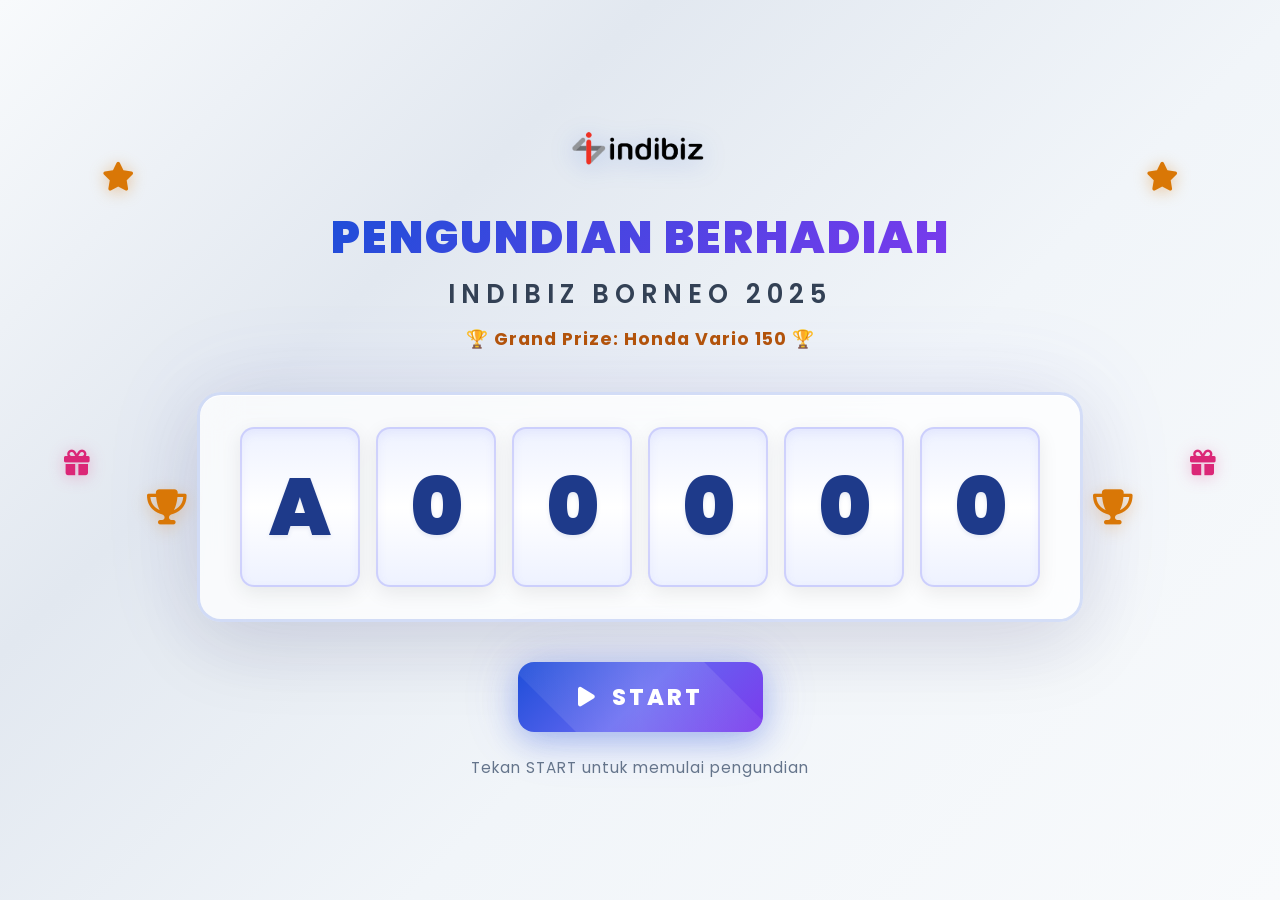
==== pengundian/index.html @ a7216d0a "style: Enhance lottery page visuals - Make slot machine box and reels significantly larger - Increas" ====
<!DOCTYPE html>
<html lang="id">

<head>
    <meta charset="UTF-8">
    <meta name="viewport" content="width=device-width, initial-scale=1.0">
    <title>Pengundian Berhadiah – IndiBiz Borneo 2025</title>
    <link rel="stylesheet" href="style.css">
    <link href="https://fonts.googleapis.com/css2?family=Poppins:wght@300;400;500;600;700;800;900&display=swap"
        rel="stylesheet">
    <link rel="stylesheet" href="https://cdnjs.cloudflare.com/ajax/libs/font-awesome/6.5.0/css/all.min.css">
</head>

<body>
    <!-- Floating Particles -->
    <div class="particles-container" id="particles"></div>

    <!-- ========== MAIN LOTTERY SECTION ========== -->
    <section class="lottery-section" id="lotterySection">
        <!-- 3D Honda Vario Background -->
        <div class="vario-bg" id="varioBg">
            <iframe title="2016 - Honda Vario/Click 150" frameborder="0" allowfullscreen mozallowfullscreen="true"
                webkitallowfullscreen="true" allow="autoplay; fullscreen; xr-spatial-tracking"
                src="https://sketchfab.com/models/ad44edbac7a0455eb3e7cc4e28ea36a5/embed?autostart=1&autospin=0.3&ui_stop=0&ui_inspector=0&ui_infos=0&ui_watermark_link=0&ui_watermark=0&ui_ar=0&ui_help=0&ui_settings=0&ui_vr=0&ui_fullscreen=0&ui_annotations=0&camera=0&preload=1&transparent=1">
            </iframe>
        </div>

        <!-- Logo & Title -->
        <div class="lottery-header">
            <img src="../images/logo.png" alt="IndiBiz Logo" class="lottery-logo">
            <h1 class="lottery-title">
                <span class="title-line1">PENGUNDIAN BERHADIAH</span>
                <span class="title-line2">IndiBiz Borneo 2025</span>
            </h1>
            <p class="lottery-subtitle">🏆 Grand Prize: Honda Vario 150 🏆</p>
        </div>

        <!-- Decorative Ornaments -->
        <div class="ornament ornament-star ornament-tl"><i class="fas fa-star"></i></div>
        <div class="ornament ornament-star ornament-tr"><i class="fas fa-star"></i></div>
        <div class="ornament ornament-sparkle ornament-bl"><i class="fas fa-sparkles"></i></div>
        <div class="ornament ornament-sparkle ornament-br"><i class="fas fa-sparkles"></i></div>
        <div class="ornament ornament-gift ornament-ml"><i class="fas fa-gift"></i></div>
        <div class="ornament ornament-gift ornament-mr"><i class="fas fa-gift"></i></div>

        <!-- Slot Machine Box -->
        <div class="slot-container" id="slotContainer">
            <div class="slot-ribbon-left"><i class="fas fa-trophy"></i></div>
            <div class="slot-ribbon-right"><i class="fas fa-trophy"></i></div>
            <div class="slot-box">
                <div class="slot-reel" id="reel0"><span>A</span></div>
                <div class="slot-reel" id="reel1"><span>0</span></div>
                <div class="slot-reel" id="reel2"><span>0</span></div>
                <div class="slot-reel" id="reel3"><span>0</span></div>
                <div class="slot-reel" id="reel4"><span>0</span></div>
                <div class="slot-reel" id="reel5"><span>0</span></div>
            </div>
            <div class="slot-glow"></div>
        </div>

        <!-- START Button -->
        <button class="btn-start" id="btnStart" onclick="startLottery()">
            <i class="fas fa-play"></i>
            <span>START</span>
        </button>

        <!-- Status Text -->
        <p class="status-text" id="statusText">Tekan START untuk memulai pengundian</p>
    </section>

    <!-- ========== WINNER SECTION ========== -->
    <section class="winner-section" id="winnerSection" style="display:none;">
        <!-- Confetti Canvas -->
        <canvas id="confettiCanvas"></canvas>

        <div class="winner-content">
            <h2 class="winner-title">
                <i class="fas fa-trophy"></i> PEMENANG UNDIAN <i class="fas fa-trophy"></i>
            </h2>

            <!-- Winner Slot Display -->
            <div class="winner-slot-box" id="winnerSlotBox">
                <!-- Populated by JS -->
            </div>

            <!-- Winner Info -->
            <div class="winner-info" id="winnerInfo">
                <div class="winner-detail">
                    <span class="winner-label">Nomor IndiBiz:</span>
                    <span class="winner-value" id="winnerNo">-</span>
                </div>
                <div class="winner-detail">
                    <span class="winner-label">Nama Lengkap:</span>
                    <span class="winner-value" id="winnerName">-</span>
                </div>
                <div class="winner-detail">
                    <span class="winner-label">Kota:</span>
                    <span class="winner-value" id="winnerCity">-</span>
                </div>
                <div class="winner-detail">
                    <span class="winner-label">Total Kupon:</span>
                    <span class="winner-value" id="winnerKupon">-</span>
                </div>
            </div>

            <!-- Action Buttons -->
            <div class="winner-actions">
                <button class="btn-valid" onclick="validateWinner()">
                    <i class="fas fa-check-circle"></i> VALID
                </button>
                <button class="btn-selesai" onclick="finishLottery()">
                    <i class="fas fa-flag-checkered"></i> SELESAI
                </button>
            </div>
        </div>
    </section>

    <script src="script.js"></script>
</body>

</html>
---- pengundian/style.css ----
/* ==================================================
   PENGUNDIAN PAGE – style.css
   Premium lottery visualization – Light Theme
================================================== */

/* ============= RESET & BASE ============= */
* {
    margin: 0;
    padding: 0;
    box-sizing: border-box;
}

html {
    scroll-behavior: smooth;
}

body {
    font-family: 'Poppins', sans-serif;
    background: linear-gradient(135deg, #f8fafc 0%, #e2e8f0 30%, #f1f5f9 60%, #f8fafc 100%);
    color: #1e293b;
    overflow-x: hidden;
    min-height: 100vh;
}

/* ============= FLOATING PARTICLES ============= */
.particles-container {
    position: fixed;
    top: 0;
    left: 0;
    width: 100%;
    height: 100%;
    pointer-events: none;
    z-index: 0;
    overflow: hidden;
}

.particle {
    position: absolute;
    border-radius: 50%;
    animation: floatParticle linear infinite;
    opacity: 0;
}

@keyframes floatParticle {
    0% {
        transform: translateY(100vh) rotate(0deg);
        opacity: 0;
    }

    10% {
        opacity: 0.5;
    }

    90% {
        opacity: 0.5;
    }

    100% {
        transform: translateY(-100px) rotate(720deg);
        opacity: 0;
    }
}

/* ============= 3D VARIO BACKGROUND ============= */
.vario-bg {
    position: fixed;
    top: 50%;
    left: 50%;
    transform: translate(-50%, -50%);
    width: 900px;
    height: 700px;
    opacity: 0.18;
    z-index: 0;
    pointer-events: none;
}

.vario-bg iframe {
    width: 100%;
    height: 100%;
    border: none;
}

/* ============= LOTTERY SECTION ============= */
.lottery-section {
    position: relative;
    z-index: 1;
    min-height: 100vh;
    display: flex;
    flex-direction: column;
    align-items: center;
    justify-content: center;
    padding: 40px 20px;
}

/* ============= HEADER ============= */
.lottery-header {
    text-align: center;
    margin-bottom: 40px;
    animation: fadeInDown 1s ease;
}

@keyframes fadeInDown {
    from {
        opacity: 0;
        transform: translateY(-30px);
    }

    to {
        opacity: 1;
        transform: translateY(0);
    }
}

.lottery-logo {
    height: 60px;
    margin-bottom: 16px;
    filter: drop-shadow(0 4px 12px rgba(29, 78, 216, 0.25));
    animation: pulse 3s ease-in-out infinite;
}

@keyframes pulse {

    0%,
    100% {
        transform: scale(1);
    }

    50% {
        transform: scale(1.05);
    }
}

.lottery-title {
    display: flex;
    flex-direction: column;
    gap: 4px;
}

.title-line1 {
    font-size: 2.8rem;
    font-weight: 900;
    background: linear-gradient(135deg, #1d4ed8, #7c3aed, #db2777, #d97706);
    background-size: 300% 300%;
    -webkit-background-clip: text;
    -webkit-text-fill-color: transparent;
    background-clip: text;
    animation: gradientShift 4s ease infinite;
    letter-spacing: 2px;
}

@keyframes gradientShift {
    0% {
        background-position: 0% 50%;
    }

    50% {
        background-position: 100% 50%;
    }

    100% {
        background-position: 0% 50%;
    }
}

.title-line2 {
    font-size: 1.6rem;
    font-weight: 600;
    color: #334155;
    letter-spacing: 6px;
    text-transform: uppercase;
}

.lottery-subtitle {
    font-size: 1.1rem;
    color: #b45309;
    margin-top: 12px;
    font-weight: 700;
    letter-spacing: 1px;
    animation: pulseGlow 2s ease-in-out infinite;
}

@keyframes pulseGlow {

    0%,
    100% {
        text-shadow: 0 0 8px rgba(180, 83, 9, 0.2);
    }

    50% {
        text-shadow: 0 0 20px rgba(180, 83, 9, 0.5);
    }
}

/* ============= SLOT MACHINE ============= */
.slot-container {
    position: relative;
    margin-bottom: 40px;
    animation: fadeInUp 1s ease 0.3s both;
}

@keyframes fadeInUp {
    from {
        opacity: 0;
        transform: translateY(30px);
    }

    to {
        opacity: 1;
        transform: translateY(0);
    }
}

.slot-box {
    display: flex;
    gap: 16px;
    padding: 32px 40px;
    background: rgba(255, 255, 255, 0.75);
    border: 3px solid rgba(29, 78, 216, 0.18);
    border-radius: 24px;
    backdrop-filter: blur(20px);
    box-shadow:
        0 24px 80px rgba(0, 0, 0, 0.1),
        0 0 100px rgba(99, 102, 241, 0.1),
        inset 0 1px 0 rgba(255, 255, 255, 0.9);
}

.slot-reel {
    width: 120px;
    height: 160px;
    background: linear-gradient(180deg, #eef2ff 0%, #ffffff 50%, #eef2ff 100%);
    border-radius: 14px;
    display: flex;
    align-items: center;
    justify-content: center;
    overflow: hidden;
    position: relative;
    border: 2px solid rgba(99, 102, 241, 0.25);
    box-shadow:
        inset 0 4px 10px rgba(99, 102, 241, 0.08),
        0 6px 20px rgba(0, 0, 0, 0.08);
    transition: transform 0.1s ease;
}

.slot-reel span {
    font-size: 5rem;
    font-weight: 900;
    color: #1e3a8a;
    font-variant-numeric: tabular-nums;
    text-shadow: 0 2px 4px rgba(30, 58, 138, 0.1);
}

/* Slot Ribbon Trophies */
.slot-ribbon-left,
.slot-ribbon-right {
    position: absolute;
    top: 50%;
    transform: translateY(-50%);
    font-size: 2.2rem;
    color: #d97706;
    filter: drop-shadow(0 4px 8px rgba(217, 119, 6, 0.3));
    animation: ribbonBounce 2s ease-in-out infinite;
    z-index: 2;
}

.slot-ribbon-left {
    left: -50px;
}

.slot-ribbon-right {
    right: -50px;
}

@keyframes ribbonBounce {

    0%,
    100% {
        transform: translateY(-50%) scale(1);
    }

    50% {
        transform: translateY(-50%) scale(1.15);
    }
}

/* ============= DECORATIVE ORNAMENTS ============= */
.ornament {
    position: absolute;
    z-index: 1;
    pointer-events: none;
}

.ornament-star i {
    font-size: 1.8rem;
    color: #d97706;
    filter: drop-shadow(0 2px 8px rgba(217, 119, 6, 0.4));
    animation: starSpin 4s linear infinite;
}

.ornament-sparkle i {
    font-size: 1.4rem;
    color: #7c3aed;
    filter: drop-shadow(0 2px 8px rgba(124, 58, 237, 0.4));
    animation: sparklePulse 2s ease-in-out infinite;
}

.ornament-gift i {
    font-size: 1.6rem;
    color: #db2777;
    filter: drop-shadow(0 2px 8px rgba(219, 39, 119, 0.3));
    animation: giftBounce 3s ease-in-out infinite;
}

.ornament-tl {
    top: 18%;
    left: 8%;
}

.ornament-tr {
    top: 18%;
    right: 8%;
    animation-delay: -1s;
}

.ornament-bl {
    bottom: 22%;
    left: 12%;
    animation-delay: -0.5s;
}

.ornament-br {
    bottom: 22%;
    right: 12%;
    animation-delay: -1.5s;
}

.ornament-ml {
    top: 50%;
    left: 5%;
    animation-delay: -2s;
}

.ornament-mr {
    top: 50%;
    right: 5%;
    animation-delay: -0.8s;
}

@keyframes starSpin {
    0% {
        transform: rotate(0deg) scale(1);
    }

    25% {
        transform: rotate(90deg) scale(1.2);
    }

    50% {
        transform: rotate(180deg) scale(1);
    }

    75% {
        transform: rotate(270deg) scale(1.2);
    }

    100% {
        transform: rotate(360deg) scale(1);
    }
}

@keyframes sparklePulse {

    0%,
    100% {
        transform: scale(1);
        opacity: 0.7;
    }

    50% {
        transform: scale(1.4);
        opacity: 1;
    }
}

@keyframes giftBounce {

    0%,
    100% {
        transform: translateY(0) rotate(0deg);
    }

    25% {
        transform: translateY(-10px) rotate(-5deg);
    }

    75% {
        transform: translateY(-10px) rotate(5deg);
    }
}

.slot-reel.spinning span {
    animation: reelSpin 0.08s linear infinite;
}

@keyframes reelSpin {
    0% {
        transform: translateY(-100%);
        opacity: 0;
    }

    20% {
        opacity: 1;
    }

    80% {
        opacity: 1;
    }

    100% {
        transform: translateY(100%);
        opacity: 0;
    }
}

.slot-reel.revealed {
    background: linear-gradient(180deg, #fef3c7, #fde68a, #fef3c7);
    border-color: #f59e0b;
    transform: scale(1.08);
    box-shadow:
        inset 0 4px 8px rgba(0, 0, 0, 0.05),
        0 6px 24px rgba(245, 158, 11, 0.35),
        0 0 50px rgba(245, 158, 11, 0.2);
}

.slot-reel.revealed span {
    color: #92400e;
}

.slot-glow {
    position: absolute;
    top: 50%;
    left: 50%;
    transform: translate(-50%, -50%);
    width: 120%;
    height: 120%;
    background: radial-gradient(ellipse, rgba(99, 102, 241, 0.1) 0%, transparent 70%);
    pointer-events: none;
    opacity: 0;
    transition: opacity 0.5s ease;
}

.slot-container.active .slot-glow {
    opacity: 1;
    animation: glowPulse 1s ease-in-out infinite;
}

@keyframes glowPulse {

    0%,
    100% {
        transform: translate(-50%, -50%) scale(1);
    }

    50% {
        transform: translate(-50%, -50%) scale(1.1);
    }
}

/* ============= START BUTTON ============= */
.btn-start {
    display: flex;
    align-items: center;
    gap: 14px;
    padding: 18px 60px;
    font-family: 'Poppins', sans-serif;
    font-size: 1.4rem;
    font-weight: 800;
    color: #ffffff;
    background: linear-gradient(135deg, #1d4ed8, #6366f1, #7c3aed);
    border: none;
    border-radius: 16px;
    cursor: pointer;
    letter-spacing: 3px;
    text-transform: uppercase;
    transition: all 0.3s ease;
    box-shadow:
        0 8px 32px rgba(29, 78, 216, 0.35),
        0 0 60px rgba(99, 102, 241, 0.15);
    animation: fadeInUp 1s ease 0.6s both, btnPulse 2s ease-in-out infinite 1.6s;
    position: relative;
    overflow: hidden;
}

.btn-start::before {
    content: '';
    position: absolute;
    top: -50%;
    left: -50%;
    width: 200%;
    height: 200%;
    background: linear-gradient(45deg, transparent, rgba(255, 255, 255, 0.15), transparent);
    transform: rotate(45deg);
    animation: shimmer 3s ease-in-out infinite;
}

@keyframes shimmer {
    0% {
        transform: translateX(-100%) rotate(45deg);
    }

    100% {
        transform: translateX(100%) rotate(45deg);
    }
}

@keyframes btnPulse {

    0%,
    100% {
        box-shadow: 0 8px 32px rgba(29, 78, 216, 0.35), 0 0 60px rgba(99, 102, 241, 0.15);
    }

    50% {
        box-shadow: 0 8px 48px rgba(29, 78, 216, 0.5), 0 0 100px rgba(99, 102, 241, 0.3);
    }
}

.btn-start:hover {
    transform: translateY(-3px) scale(1.03);
    box-shadow: 0 12px 48px rgba(29, 78, 216, 0.5), 0 0 100px rgba(99, 102, 241, 0.3);
}

.btn-start:active {
    transform: translateY(0) scale(0.98);
}

.btn-start:disabled {
    opacity: 0.5;
    cursor: not-allowed;
    animation: none;
}

.btn-start:disabled:hover {
    transform: none;
    box-shadow: 0 8px 32px rgba(29, 78, 216, 0.35);
}

/* ============= STATUS TEXT ============= */
.status-text {
    margin-top: 24px;
    font-size: 0.95rem;
    color: #64748b;
    letter-spacing: 1px;
    animation: fadeInUp 1s ease 0.9s both;
}

/* ============= WINNER SECTION ============= */
.winner-section {
    position: relative;
    min-height: 100vh;
    display: flex;
    flex-direction: column;
    align-items: center;
    justify-content: center;
    padding: 60px 20px;
    background: linear-gradient(180deg, #f1f5f9 0%, #e0e7ff 50%, #f1f5f9 100%);
}

#confettiCanvas {
    position: fixed;
    top: 0;
    left: 0;
    width: 100%;
    height: 100%;
    pointer-events: none;
    z-index: 100;
}

.winner-content {
    position: relative;
    z-index: 2;
    text-align: center;
    max-width: 700px;
    width: 100%;
}

.winner-title {
    font-size: 2.2rem;
    font-weight: 800;
    color: #b45309;
    margin-bottom: 30px;
    text-shadow: 0 2px 8px rgba(180, 83, 9, 0.15);
    animation: fadeInDown 0.8s ease;
}

.winner-title i {
    color: #d97706;
    animation: trophySpin 2s ease-in-out infinite;
}

@keyframes trophySpin {

    0%,
    100% {
        transform: rotate(-10deg) scale(1);
    }

    50% {
        transform: rotate(10deg) scale(1.1);
    }
}

/* Winner Slot Box */
.winner-slot-box {
    display: flex;
    gap: 10px;
    justify-content: center;
    margin-bottom: 36px;
    animation: fadeInUp 0.8s ease 0.2s both;
}

.winner-slot-box .slot-reel {
    width: 80px;
    height: 100px;
    background: linear-gradient(180deg, #fef3c7, #fde68a, #fef3c7);
    border: 2px solid #f59e0b;
    border-radius: 10px;
    box-shadow:
        0 4px 20px rgba(245, 158, 11, 0.25),
        0 0 40px rgba(245, 158, 11, 0.1);
}

.winner-slot-box .slot-reel span {
    font-size: 3rem;
    font-weight: 900;
    color: #92400e;
}

/* Winner Info */
.winner-info {
    background: rgba(255, 255, 255, 0.85);
    border: 1px solid rgba(29, 78, 216, 0.12);
    border-radius: 16px;
    padding: 28px 32px;
    backdrop-filter: blur(20px);
    margin-bottom: 32px;
    box-shadow: 0 8px 32px rgba(0, 0, 0, 0.06);
    animation: fadeInUp 0.8s ease 0.4s both;
}

.winner-detail {
    display: flex;
    justify-content: space-between;
    align-items: center;
    padding: 12px 0;
    border-bottom: 1px solid rgba(0, 0, 0, 0.06);
}

.winner-detail:last-child {
    border-bottom: none;
}

.winner-label {
    font-size: 0.9rem;
    color: #64748b;
    font-weight: 500;
}

.winner-value {
    font-size: 1.1rem;
    font-weight: 700;
    color: #1e293b;
    letter-spacing: 0.5px;
}

/* Action Buttons */
.winner-actions {
    display: flex;
    gap: 20px;
    justify-content: center;
    animation: fadeInUp 0.8s ease 0.6s both;
}

.btn-valid,
.btn-selesai {
    display: flex;
    align-items: center;
    gap: 10px;
    padding: 14px 40px;
    font-family: 'Poppins', sans-serif;
    font-size: 1rem;
    font-weight: 700;
    border: none;
    border-radius: 12px;
    cursor: pointer;
    letter-spacing: 2px;
    text-transform: uppercase;
    transition: all 0.3s ease;
}

.btn-valid {
    color: #ffffff;
    background: linear-gradient(135deg, #22c55e, #16a34a);
    box-shadow: 0 6px 24px rgba(34, 197, 94, 0.3);
}

.btn-valid:hover {
    transform: translateY(-2px);
    box-shadow: 0 8px 32px rgba(34, 197, 94, 0.5);
}

.btn-selesai {
    color: #ffffff;
    background: linear-gradient(135deg, #6b7280, #4b5563);
    box-shadow: 0 6px 24px rgba(107, 114, 128, 0.3);
}

.btn-selesai:hover {
    transform: translateY(-2px);
    box-shadow: 0 8px 32px rgba(107, 114, 128, 0.5);
}

/* ============= RESPONSIVE ============= */
@media (max-width: 768px) {
    .title-line1 {
        font-size: 1.8rem;
    }

    .title-line2 {
        font-size: 1rem;
        letter-spacing: 3px;
    }

    .slot-box {
        gap: 6px;
        padding: 16px 18px;
    }

    .slot-reel {
        width: 60px;
        height: 85px;
    }

    .slot-reel span {
        font-size: 2.5rem;
    }

    .slot-ribbon-left,
    .slot-ribbon-right {
        display: none;
    }

    .ornament {
        display: none;
    }

    .btn-start {
        padding: 14px 40px;
        font-size: 1.1rem;
    }

    .winner-title {
        font-size: 1.5rem;
    }

    .winner-slot-box .slot-reel {
        width: 50px;
        height: 70px;
    }

    .winner-slot-box .slot-reel span {
        font-size: 2rem;
    }

    .winner-actions {
        flex-direction: column;
    }

    .vario-bg {
        width: 450px;
        height: 350px;
    }
}
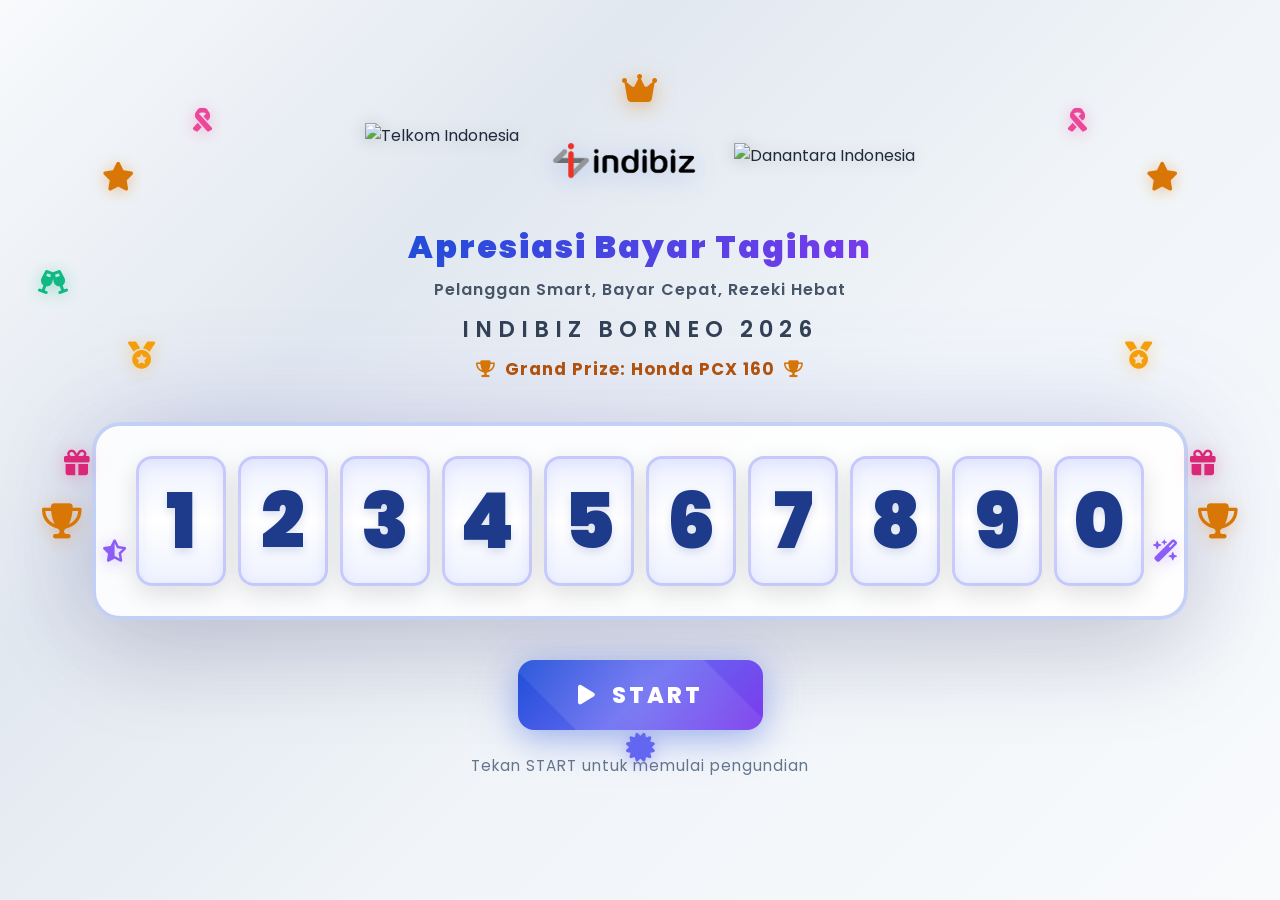
==== commit 2e8f1b77: "style: fix ukuran logo telkom dan danantara, perbesar background PCX" ====
--- a/pengundian/index.html
+++ b/pengundian/index.html
@@ -4,7 +4,7 @@
 <head>
     <meta charset="UTF-8">
     <meta name="viewport" content="width=device-width, initial-scale=1.0">
-    <title>Pengundian Berhadiah – IndiBiz Borneo 2025</title>
+    <title>Pengundian Berhadiah – IndiBiz Borneo 2026</title>
     <link rel="stylesheet" href="style.css">
     <link href="https://fonts.googleapis.com/css2?family=Poppins:wght@300;400;500;600;700;800;900&display=swap"
         rel="stylesheet">
@@ -17,43 +17,65 @@
 
     <!-- ========== MAIN LOTTERY SECTION ========== -->
     <section class="lottery-section" id="lotterySection">
-        <!-- 3D Honda Vario Background -->
+        <!-- PCX 160 Background Image -->
         <div class="vario-bg" id="varioBg">
-            <iframe title="2016 - Honda Vario/Click 150" frameborder="0" allowfullscreen mozallowfullscreen="true"
-                webkitallowfullscreen="true" allow="autoplay; fullscreen; xr-spatial-tracking"
-                src="https://sketchfab.com/models/ad44edbac7a0455eb3e7cc4e28ea36a5/embed?autostart=1&autospin=0.3&ui_stop=0&ui_inspector=0&ui_infos=0&ui_watermark_link=0&ui_watermark=0&ui_ar=0&ui_help=0&ui_settings=0&ui_vr=0&ui_fullscreen=0&ui_annotations=0&camera=0&preload=1&transparent=1">
-            </iframe>
+            <img src="../images/pcx 160 .webp" alt="Honda PCX 160">
         </div>
 
-        <!-- Logo & Title -->
-        <div class="lottery-header">
-            <img src="../images/logo.png" alt="IndiBiz Logo" class="lottery-logo">
-            <h1 class="lottery-title">
-                <span class="title-line1">PENGUNDIAN BERHADIAH</span>
-                <span class="title-line2">IndiBiz Borneo 2025</span>
-            </h1>
-            <p class="lottery-subtitle">🏆 Grand Prize: Honda Vario 150 🏆</p>
+        <!-- Logos -->
+        <div class="lottery-logos">
+            <img src="../images/Telkom_Indonesia_logo.png" alt="Telkom Indonesia" class="partner-logo telkom">
+            <img src="../images/logo.png" alt="IndiBiz" class="lottery-logo">
+            <img src="../images/Danantara_Indonesia.png" alt="Danantara Indonesia" class="partner-logo danantara">
         </div>
 
-        <!-- Decorative Ornaments -->
+        <!-- Title -->
+        <div class="lottery-header">
+            <h1 class="lottery-title">
+                <span class="title-line1">Apresiasi Bayar Tagihan</span>
+                <span class="title-line3">Pelanggan Smart, Bayar Cepat, Rezeki Hebat</span>
+                <span class="title-line2">IndiBiz Borneo 2026</span>
+            </h1>
+            <p class="lottery-subtitle"><i class="fas fa-trophy"></i> Grand Prize: Honda PCX 160 <i
+                    class="fas fa-trophy"></i></p>
+        </div>
+
+        <!-- Decorative Ornaments - More Festive -->
         <div class="ornament ornament-star ornament-tl"><i class="fas fa-star"></i></div>
         <div class="ornament ornament-star ornament-tr"><i class="fas fa-star"></i></div>
         <div class="ornament ornament-sparkle ornament-bl"><i class="fas fa-sparkles"></i></div>
         <div class="ornament ornament-sparkle ornament-br"><i class="fas fa-sparkles"></i></div>
         <div class="ornament ornament-gift ornament-ml"><i class="fas fa-gift"></i></div>
         <div class="ornament ornament-gift ornament-mr"><i class="fas fa-gift"></i></div>
+        <!-- Additional festive ornaments -->
+        <div class="ornament ornament-ribbon ornament-tl2"><i class="fas fa-ribbon"></i></div>
+        <div class="ornament ornament-ribbon ornament-tr2"><i class="fas fa-ribbon"></i></div>
+        <div class="ornament ornament-confetti ornament-bl2"><i class="fas fa-confetti"></i></div>
+        <div class="ornament ornament-confetti ornament-br2"><i class="fas fa-confetti"></i></div>
+        <div class="ornament ornament-medal ornament-ml2"><i class="fas fa-medal"></i></div>
+        <div class="ornament ornament-medal ornament-mr2"><i class="fas fa-medal"></i></div>
+        <div class="ornament ornament-crown ornament-tc"><i class="fas fa-crown"></i></div>
+        <div class="ornament ornament-burst ornament-bc"><i class="fas fa-certificate"></i></div>
+        <div class="ornament ornament-balloon ornament-tl3"><i class="fas fa-champagne-glasses"></i></div>
+        <div class="ornament ornament-balloon ornament-tr3"><i class="fas fa-party-horn"></i></div>
+        <div class="ornament ornament-star2 ornament-ml3"><i class="fas fa-star-half-stroke"></i></div>
+        <div class="ornament ornament-star2 ornament-mr3"><i class="fas fa-wand-magic-sparkles"></i></div>
 
         <!-- Slot Machine Box -->
         <div class="slot-container" id="slotContainer">
             <div class="slot-ribbon-left"><i class="fas fa-trophy"></i></div>
             <div class="slot-ribbon-right"><i class="fas fa-trophy"></i></div>
-            <div class="slot-box">
-                <div class="slot-reel" id="reel0"><span>A</span></div>
-                <div class="slot-reel" id="reel1"><span>0</span></div>
-                <div class="slot-reel" id="reel2"><span>0</span></div>
-                <div class="slot-reel" id="reel3"><span>0</span></div>
-                <div class="slot-reel" id="reel4"><span>0</span></div>
-                <div class="slot-reel" id="reel5"><span>0</span></div>
+            <div class="slot-box" id="slotBox">
+                <div class="slot-reel" id="reel0"><span>1</span></div>
+                <div class="slot-reel" id="reel1"><span>2</span></div>
+                <div class="slot-reel" id="reel2"><span>3</span></div>
+                <div class="slot-reel" id="reel3"><span>4</span></div>
+                <div class="slot-reel" id="reel4"><span>5</span></div>
+                <div class="slot-reel" id="reel5"><span>6</span></div>
+                <div class="slot-reel" id="reel6"><span>7</span></div>
+                <div class="slot-reel" id="reel7"><span>8</span></div>
+                <div class="slot-reel" id="reel8"><span>9</span></div>
+                <div class="slot-reel" id="reel9"><span>0</span></div>
             </div>
             <div class="slot-glow"></div>
         </div>
@@ -62,6 +84,12 @@
         <button class="btn-start" id="btnStart" onclick="startLottery()">
             <i class="fas fa-play"></i>
             <span>START</span>
+        </button>
+
+        <!-- STOP Button (hidden initially) -->
+        <button class="btn-stop" id="btnStop" onclick="stopLottery()" style="display:none;">
+            <i class="fas fa-stop"></i>
+            <span>STOP</span>
         </button>
 
         <!-- Status Text -->
@@ -86,7 +114,7 @@
             <!-- Winner Info -->
             <div class="winner-info" id="winnerInfo">
                 <div class="winner-detail">
-                    <span class="winner-label">Nomor IndiBiz:</span>
+                    <span class="winner-label">No Internet:</span>
                     <span class="winner-value" id="winnerNo">-</span>
                 </div>
                 <div class="winner-detail">
@@ -109,7 +137,7 @@
                     <i class="fas fa-check-circle"></i> VALID
                 </button>
                 <button class="btn-selesai" onclick="finishLottery()">
-                    <i class="fas fa-flag-checkered"></i> SELESAI
+                    <i class="fas fa-redo"></i> UNDI LAGI
                 </button>
             </div>
         </div>
--- a/pengundian/style.css
+++ b/pengundian/style.css
@@ -41,6 +41,19 @@
     opacity: 0;
 }
 
+.particle-square {
+    border-radius: 2px;
+}
+
+.particle-diamond {
+    border-radius: 2px;
+}
+
+.particle-ribbon {
+    border-radius: 2px;
+    animation: floatRibbon linear infinite;
+}
+
 @keyframes floatParticle {
     0% {
         transform: translateY(100vh) rotate(0deg);
@@ -48,11 +61,11 @@
     }
 
     10% {
-        opacity: 0.5;
+        opacity: 0.6;
     }
 
     90% {
-        opacity: 0.5;
+        opacity: 0.6;
     }
 
     100% {
@@ -61,23 +74,47 @@
     }
 }
 
-/* ============= 3D VARIO BACKGROUND ============= */
+@keyframes floatRibbon {
+    0% {
+        transform: translateY(100vh) rotate(0deg) scaleX(1);
+        opacity: 0;
+    }
+
+    10% {
+        opacity: 0.7;
+    }
+
+    50% {
+        transform: translateY(50vh) rotate(180deg) scaleX(-1);
+    }
+
+    90% {
+        opacity: 0.7;
+    }
+
+    100% {
+        transform: translateY(-100px) rotate(360deg) scaleX(1);
+        opacity: 0;
+    }
+}
+
+/* ============= PCX 160 BACKGROUND IMAGE ============= */
 .vario-bg {
     position: fixed;
     top: 50%;
     left: 50%;
     transform: translate(-50%, -50%);
-    width: 900px;
-    height: 700px;
-    opacity: 0.18;
+    width: 1400px;
+    height: 1000px;
+    opacity: 0.20;
     z-index: 0;
     pointer-events: none;
 }
 
-.vario-bg iframe {
+.vario-bg img {
     width: 100%;
     height: 100%;
-    border: none;
+    object-fit: contain;
 }
 
 /* ============= LOTTERY SECTION ============= */
@@ -92,11 +129,41 @@
     padding: 40px 20px;
 }
 
+/* ============= LOGOS ============= */
+.lottery-logos {
+    display: flex;
+    align-items: center;
+    justify-content: center;
+    gap: 24px;
+    margin-bottom: 20px;
+    animation: fadeInDown 1s ease;
+}
+
+.lottery-logo {
+    height: 65px;
+    filter: drop-shadow(0 4px 12px rgba(29, 78, 216, 0.25));
+    animation: pulse 3s ease-in-out infinite;
+}
+
+.partner-logo {
+    height: 65px;
+    filter: drop-shadow(0 2px 8px rgba(0, 0, 0, 0.15));
+    animation: pulse 3s ease-in-out infinite;
+}
+
+.partner-logo.telkom {
+    height: 80px;
+}
+
+.partner-logo.danantara {
+    height: 40px;
+}
+
 /* ============= HEADER ============= */
 .lottery-header {
     text-align: center;
     margin-bottom: 40px;
-    animation: fadeInDown 1s ease;
+    animation: fadeInDown 1s ease 0.2s both;
 }
 
 @keyframes fadeInDown {
@@ -111,13 +178,6 @@
     }
 }
 
-.lottery-logo {
-    height: 60px;
-    margin-bottom: 16px;
-    filter: drop-shadow(0 4px 12px rgba(29, 78, 216, 0.25));
-    animation: pulse 3s ease-in-out infinite;
-}
-
 @keyframes pulse {
 
     0%,
@@ -137,7 +197,7 @@
 }
 
 .title-line1 {
-    font-size: 2.8rem;
+    font-size: 2.0rem;
     font-weight: 900;
     background: linear-gradient(135deg, #1d4ed8, #7c3aed, #db2777, #d97706);
     background-size: 300% 300%;
@@ -148,6 +208,14 @@
     letter-spacing: 2px;
 }
 
+.title-line3 {
+    font-size: 1.0rem;
+    font-weight: 600;
+    color: #475569;
+    letter-spacing: 1px;
+    margin-top: 2px;
+}
+
 @keyframes gradientShift {
     0% {
         background-position: 0% 50%;
@@ -163,20 +231,26 @@
 }
 
 .title-line2 {
-    font-size: 1.6rem;
+    font-size: 1.4rem;
     font-weight: 600;
     color: #334155;
     letter-spacing: 6px;
     text-transform: uppercase;
+    margin-top: 6px;
 }
 
 .lottery-subtitle {
-    font-size: 1.1rem;
+    font-size: 1.05rem;
     color: #b45309;
-    margin-top: 12px;
+    margin-top: 10px;
     font-weight: 700;
     letter-spacing: 1px;
     animation: pulseGlow 2s ease-in-out infinite;
+}
+
+.lottery-subtitle i {
+    color: #d97706;
+    margin: 0 4px;
 }
 
 @keyframes pulseGlow {
@@ -212,41 +286,41 @@
 
 .slot-box {
     display: flex;
-    gap: 16px;
-    padding: 32px 40px;
-    background: rgba(255, 255, 255, 0.75);
-    border: 3px solid rgba(29, 78, 216, 0.18);
-    border-radius: 24px;
+    gap: 12px;
+    padding: 30px 40px;
+    background: rgba(255, 255, 255, 0.85);
+    border: 4px solid rgba(29, 78, 216, 0.25);
+    border-radius: 28px;
     backdrop-filter: blur(20px);
     box-shadow:
-        0 24px 80px rgba(0, 0, 0, 0.1),
-        0 0 100px rgba(99, 102, 241, 0.1),
+        0 30px 100px rgba(0, 0, 0, 0.15),
+        0 0 120px rgba(99, 102, 241, 0.15),
         inset 0 1px 0 rgba(255, 255, 255, 0.9);
 }
 
 .slot-reel {
-    width: 120px;
-    height: 160px;
+    width: 90px;
+    height: 130px;
     background: linear-gradient(180deg, #eef2ff 0%, #ffffff 50%, #eef2ff 100%);
-    border-radius: 14px;
+    border-radius: 16px;
     display: flex;
     align-items: center;
     justify-content: center;
     overflow: hidden;
     position: relative;
-    border: 2px solid rgba(99, 102, 241, 0.25);
+    border: 3px solid rgba(99, 102, 241, 0.3);
     box-shadow:
-        inset 0 4px 10px rgba(99, 102, 241, 0.08),
-        0 6px 20px rgba(0, 0, 0, 0.08);
+        inset 0 6px 15px rgba(99, 102, 241, 0.1),
+        0 8px 25px rgba(0, 0, 0, 0.12);
     transition: transform 0.1s ease;
 }
 
 .slot-reel span {
-    font-size: 5rem;
+    font-size: 4.8rem;
     font-weight: 900;
     color: #1e3a8a;
     font-variant-numeric: tabular-nums;
-    text-shadow: 0 2px 4px rgba(30, 58, 138, 0.1);
+    text-shadow: 0 4px 8px rgba(30, 58, 138, 0.15);
 }
 
 /* Slot Ribbon Trophies */
@@ -282,7 +356,7 @@
     }
 }
 
-/* ============= DECORATIVE ORNAMENTS ============= */
+/* ============= DECORATIVE ORNAMENTS - MANY MORE ============= */
 .ornament {
     position: absolute;
     z-index: 1;
@@ -310,6 +384,56 @@
     animation: giftBounce 3s ease-in-out infinite;
 }
 
+.ornament-ribbon i {
+    font-size: 1.5rem;
+    color: #ec4899;
+    filter: drop-shadow(0 2px 8px rgba(236, 72, 153, 0.4));
+    animation: ribbonWave 3s ease-in-out infinite;
+}
+
+.ornament-confetti i {
+    font-size: 1.3rem;
+    color: #f59e0b;
+    filter: drop-shadow(0 2px 8px rgba(245, 158, 11, 0.4));
+    animation: confettiSpin 5s linear infinite;
+}
+
+.ornament-medal i {
+    font-size: 1.7rem;
+    color: #f59e0b;
+    filter: drop-shadow(0 2px 8px rgba(245, 158, 11, 0.4));
+    animation: medalSwing 2.5s ease-in-out infinite;
+}
+
+.ornament-crown i {
+    font-size: 2rem;
+    color: #d97706;
+    filter: drop-shadow(0 3px 10px rgba(217, 119, 6, 0.5));
+    animation: crownFloat 3s ease-in-out infinite;
+}
+
+.ornament-burst i {
+    font-size: 1.8rem;
+    color: #6366f1;
+    filter: drop-shadow(0 2px 8px rgba(99, 102, 241, 0.4));
+    animation: starSpin 6s linear infinite;
+}
+
+.ornament-balloon i {
+    font-size: 1.5rem;
+    color: #10b981;
+    filter: drop-shadow(0 2px 8px rgba(16, 185, 129, 0.4));
+    animation: giftBounce 2.5s ease-in-out infinite;
+}
+
+.ornament-star2 i {
+    font-size: 1.4rem;
+    color: #8b5cf6;
+    filter: drop-shadow(0 2px 8px rgba(139, 92, 246, 0.4));
+    animation: sparklePulse 3s ease-in-out infinite;
+}
+
+/* Ornament positions */
 .ornament-tl {
     top: 18%;
     left: 8%;
@@ -345,6 +469,80 @@
     animation-delay: -0.8s;
 }
 
+/* Additional positions */
+.ornament-tl2 {
+    top: 12%;
+    left: 15%;
+    animation-delay: -0.3s;
+}
+
+.ornament-tr2 {
+    top: 12%;
+    right: 15%;
+    animation-delay: -2.5s;
+}
+
+.ornament-bl2 {
+    bottom: 28%;
+    left: 6%;
+    animation-delay: -1.2s;
+}
+
+.ornament-br2 {
+    bottom: 28%;
+    right: 6%;
+    animation-delay: -0.7s;
+}
+
+.ornament-ml2 {
+    top: 38%;
+    left: 10%;
+    animation-delay: -1.8s;
+}
+
+.ornament-mr2 {
+    top: 38%;
+    right: 10%;
+    animation-delay: -2.2s;
+}
+
+.ornament-tc {
+    top: 8%;
+    left: 50%;
+    transform: translateX(-50%);
+}
+
+.ornament-bc {
+    bottom: 15%;
+    left: 50%;
+    transform: translateX(-50%);
+    animation-delay: -1.5s;
+}
+
+.ornament-tl3 {
+    top: 30%;
+    left: 3%;
+    animation-delay: -3s;
+}
+
+.ornament-tr3 {
+    top: 30%;
+    right: 3%;
+    animation-delay: -0.5s;
+}
+
+.ornament-ml3 {
+    top: 60%;
+    left: 8%;
+    animation-delay: -1s;
+}
+
+.ornament-mr3 {
+    top: 60%;
+    right: 8%;
+    animation-delay: -2s;
+}
+
 @keyframes starSpin {
     0% {
         transform: rotate(0deg) scale(1);
@@ -394,6 +592,60 @@
 
     75% {
         transform: translateY(-10px) rotate(5deg);
+    }
+}
+
+@keyframes ribbonWave {
+
+    0%,
+    100% {
+        transform: rotate(-10deg) scale(1);
+    }
+
+    33% {
+        transform: rotate(15deg) scale(1.1);
+    }
+
+    66% {
+        transform: rotate(-5deg) scale(1.05);
+    }
+}
+
+@keyframes confettiSpin {
+    0% {
+        transform: rotate(0deg) translateY(0);
+    }
+
+    50% {
+        transform: rotate(180deg) translateY(-8px);
+    }
+
+    100% {
+        transform: rotate(360deg) translateY(0);
+    }
+}
+
+@keyframes medalSwing {
+
+    0%,
+    100% {
+        transform: rotate(-8deg);
+    }
+
+    50% {
+        transform: rotate(8deg);
+    }
+}
+
+@keyframes crownFloat {
+
+    0%,
+    100% {
+        transform: translateX(-50%) translateY(0) scale(1);
+    }
+
+    50% {
+        transform: translateX(-50%) translateY(-12px) scale(1.1);
     }
 }
 
@@ -544,6 +796,65 @@
     box-shadow: 0 8px 32px rgba(29, 78, 216, 0.35);
 }
 
+/* ============= STOP BUTTON ============= */
+.btn-stop {
+    display: flex;
+    align-items: center;
+    gap: 14px;
+    padding: 18px 60px;
+    font-family: 'Poppins', sans-serif;
+    font-size: 1.4rem;
+    font-weight: 800;
+    color: #ffffff;
+    background: linear-gradient(135deg, #dc2626, #ef4444, #f87171);
+    border: none;
+    border-radius: 16px;
+    cursor: pointer;
+    letter-spacing: 3px;
+    text-transform: uppercase;
+    transition: all 0.3s ease;
+    box-shadow:
+        0 8px 32px rgba(220, 38, 38, 0.35),
+        0 0 60px rgba(239, 68, 68, 0.15);
+    animation: fadeInUp 0.5s ease both, stopBtnPulse 1s ease-in-out infinite;
+    position: relative;
+    overflow: hidden;
+}
+
+.btn-stop::before {
+    content: '';
+    position: absolute;
+    top: -50%;
+    left: -50%;
+    width: 200%;
+    height: 200%;
+    background: linear-gradient(45deg, transparent, rgba(255, 255, 255, 0.15), transparent);
+    transform: rotate(45deg);
+    animation: shimmer 2s ease-in-out infinite;
+}
+
+@keyframes stopBtnPulse {
+
+    0%,
+    100% {
+        box-shadow: 0 8px 32px rgba(220, 38, 38, 0.35), 0 0 60px rgba(239, 68, 68, 0.15);
+    }
+
+    50% {
+        box-shadow: 0 8px 48px rgba(220, 38, 38, 0.6), 0 0 100px rgba(239, 68, 68, 0.35);
+        transform: scale(1.03);
+    }
+}
+
+.btn-stop:hover {
+    transform: translateY(-3px) scale(1.05);
+    box-shadow: 0 12px 48px rgba(220, 38, 38, 0.5), 0 0 100px rgba(239, 68, 68, 0.3);
+}
+
+.btn-stop:active {
+    transform: translateY(0) scale(0.98);
+}
+
 /* ============= STATUS TEXT ============= */
 .status-text {
     margin-top: 24px;
@@ -612,25 +923,25 @@
 /* Winner Slot Box */
 .winner-slot-box {
     display: flex;
-    gap: 10px;
+    gap: 6px;
     justify-content: center;
     margin-bottom: 36px;
     animation: fadeInUp 0.8s ease 0.2s both;
 }
 
 .winner-slot-box .slot-reel {
-    width: 80px;
-    height: 100px;
+    width: 52px;
+    height: 72px;
     background: linear-gradient(180deg, #fef3c7, #fde68a, #fef3c7);
     border: 2px solid #f59e0b;
-    border-radius: 10px;
+    border-radius: 8px;
     box-shadow:
         0 4px 20px rgba(245, 158, 11, 0.25),
         0 0 40px rgba(245, 158, 11, 0.1);
 }
 
 .winner-slot-box .slot-reel span {
-    font-size: 3rem;
+    font-size: 2rem;
     font-weight: 900;
     color: #92400e;
 }
@@ -710,19 +1021,35 @@
 
 .btn-selesai {
     color: #ffffff;
-    background: linear-gradient(135deg, #6b7280, #4b5563);
-    box-shadow: 0 6px 24px rgba(107, 114, 128, 0.3);
+    background: linear-gradient(135deg, #3b82f6, #2563eb);
+    box-shadow: 0 6px 24px rgba(59, 130, 246, 0.3);
 }
 
 .btn-selesai:hover {
     transform: translateY(-2px);
-    box-shadow: 0 8px 32px rgba(107, 114, 128, 0.5);
+    box-shadow: 0 8px 32px rgba(59, 130, 246, 0.5);
 }
 
 /* ============= RESPONSIVE ============= */
 @media (max-width: 768px) {
+    .lottery-logos {
+        gap: 14px;
+    }
+
+    .lottery-logo {
+        height: 40px;
+    }
+
+    .partner-logo {
+        height: 32px;
+    }
+
     .title-line1 {
-        font-size: 1.8rem;
+        font-size: 1.4rem;
+    }
+
+    .title-line3 {
+        font-size: 0.8rem;
     }
 
     .title-line2 {
@@ -732,16 +1059,16 @@
 
     .slot-box {
         gap: 6px;
-        padding: 16px 18px;
+        padding: 16px 20px;
     }
 
     .slot-reel {
-        width: 60px;
-        height: 85px;
+        width: 45px;
+        height: 65px;
     }
 
     .slot-reel span {
-        font-size: 2.5rem;
+        font-size: 2.2rem;
     }
 
     .slot-ribbon-left,
@@ -753,7 +1080,8 @@
         display: none;
     }
 
-    .btn-start {
+    .btn-start,
+    .btn-stop {
         padding: 14px 40px;
         font-size: 1.1rem;
     }
@@ -763,12 +1091,12 @@
     }
 
     .winner-slot-box .slot-reel {
-        width: 50px;
-        height: 70px;
+        width: 30px;
+        height: 45px;
     }
 
     .winner-slot-box .slot-reel span {
-        font-size: 2rem;
+        font-size: 1.4rem;
     }
 
     .winner-actions {
@@ -776,7 +1104,18 @@
     }
 
     .vario-bg {
-        width: 450px;
-        height: 350px;
+        width: 350px;
+        height: 280px;
+    }
+}
+
+@media (max-width: 480px) {
+    .slot-reel {
+        width: 35px;
+        height: 55px;
+    }
+
+    .slot-reel span {
+        font-size: 1.8rem;
     }
 }
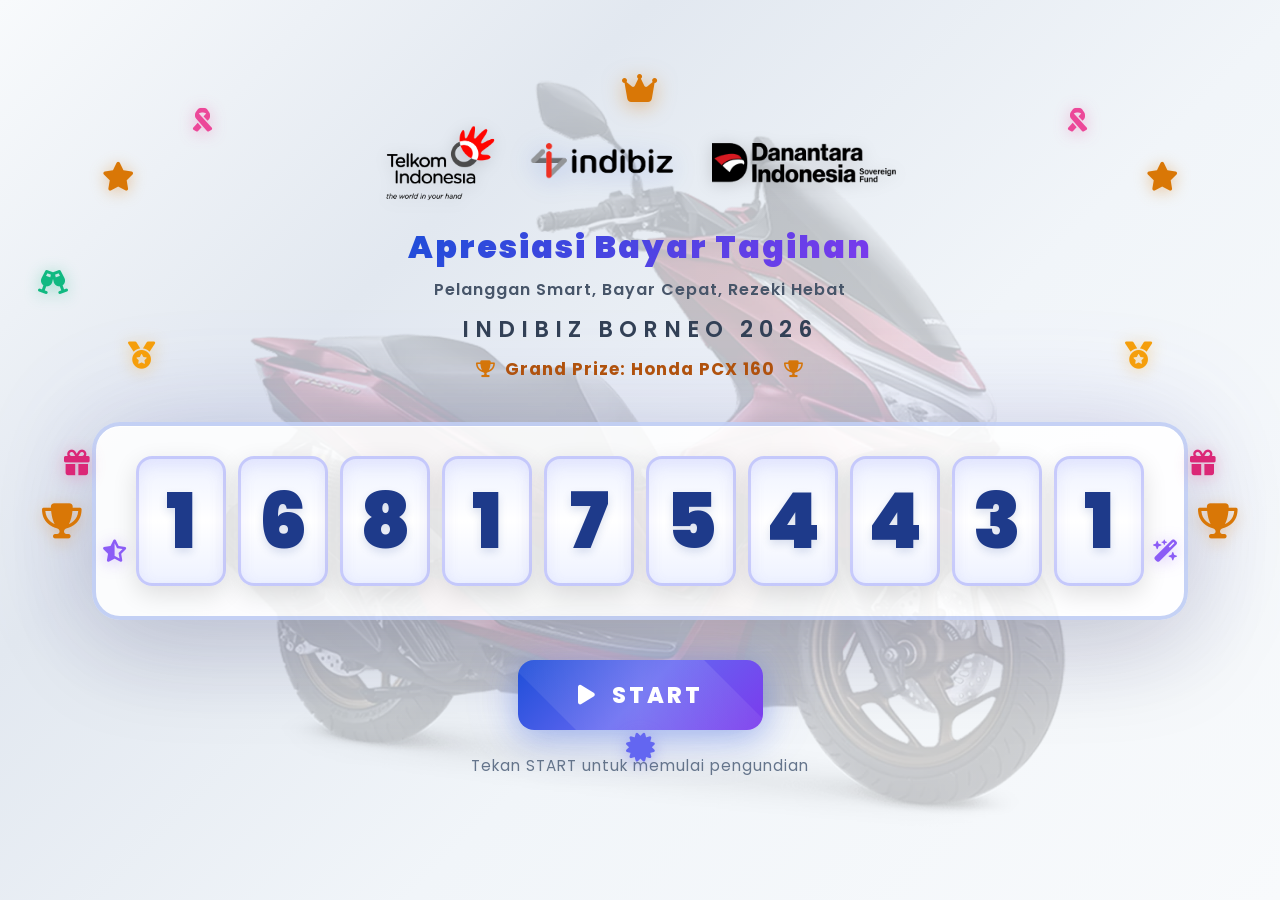
==== commit 21e69295: "fix: pindahkan file pengundian ke subfolder pengundian/ agar URL /pengundian/ tetap berfungsi" ====
--- a/pengundian/index.html
+++ b/pengundian/index.html
@@ -19,14 +19,14 @@
     <section class="lottery-section" id="lotterySection">
         <!-- PCX 160 Background Image -->
         <div class="vario-bg" id="varioBg">
-            <img src="../images/pcx 160 .webp" alt="Honda PCX 160">
+            <img src="./images/pcx 160 .webp" alt="Honda PCX 160">
         </div>
 
         <!-- Logos -->
         <div class="lottery-logos">
-            <img src="../images/Telkom_Indonesia_logo.png" alt="Telkom Indonesia" class="partner-logo telkom">
-            <img src="../images/logo.png" alt="IndiBiz" class="lottery-logo">
-            <img src="../images/Danantara_Indonesia.png" alt="Danantara Indonesia" class="partner-logo danantara">
+            <img src="./images/Telkom_Indonesia_logo.png" alt="Telkom Indonesia" class="partner-logo telkom">
+            <img src="./images/logo.png" alt="IndiBiz" class="lottery-logo">
+            <img src="./images/Danantara_Indonesia.png" alt="Danantara Indonesia" class="partner-logo danantara">
         </div>
 
         <!-- Title -->
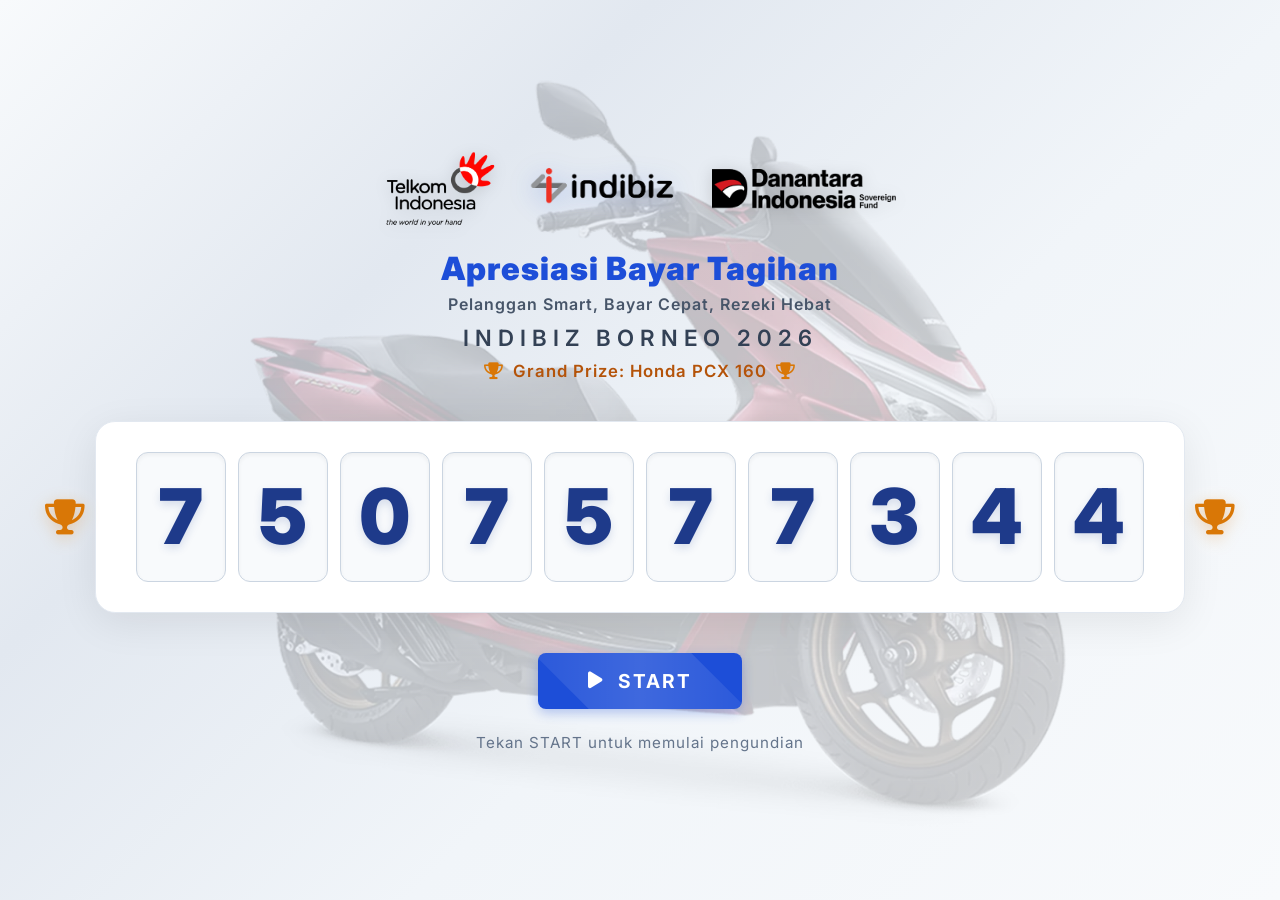
==== commit 795f0bc9: "style: ganti font Inter, hapus gradasi ngejreng dan ornamen terbang untuk desain korporat" ====
--- a/pengundian/index.html
+++ b/pengundian/index.html
@@ -6,7 +6,7 @@
     <meta name="viewport" content="width=device-width, initial-scale=1.0">
     <title>Pengundian Berhadiah – IndiBiz Borneo 2026</title>
     <link rel="stylesheet" href="style.css">
-    <link href="https://fonts.googleapis.com/css2?family=Poppins:wght@300;400;500;600;700;800;900&display=swap"
+    <link href="https://fonts.googleapis.com/css2?family=Inter:wght@300;400;500;600;700;800;900&display=swap"
         rel="stylesheet">
     <link rel="stylesheet" href="https://cdnjs.cloudflare.com/ajax/libs/font-awesome/6.5.0/css/all.min.css">
 </head>
@@ -19,14 +19,14 @@
     <section class="lottery-section" id="lotterySection">
         <!-- PCX 160 Background Image -->
         <div class="vario-bg" id="varioBg">
-            <img src="./images/pcx 160 .webp" alt="Honda PCX 160">
+            <img src="images/pcx 160 .webp" alt="Honda PCX 160">
         </div>
 
         <!-- Logos -->
         <div class="lottery-logos">
-            <img src="./images/Telkom_Indonesia_logo.png" alt="Telkom Indonesia" class="partner-logo telkom">
-            <img src="./images/logo.png" alt="IndiBiz" class="lottery-logo">
-            <img src="./images/Danantara_Indonesia.png" alt="Danantara Indonesia" class="partner-logo danantara">
+            <img src="images/Telkom_Indonesia_logo.png" alt="Telkom Indonesia" class="partner-logo telkom">
+            <img src="images/logo.png" alt="IndiBiz" class="lottery-logo">
+            <img src="images/Danantara_Indonesia.png" alt="Danantara Indonesia" class="partner-logo danantara">
         </div>
 
         <!-- Title -->
@@ -40,26 +40,7 @@
                     class="fas fa-trophy"></i></p>
         </div>
 
-        <!-- Decorative Ornaments - More Festive -->
-        <div class="ornament ornament-star ornament-tl"><i class="fas fa-star"></i></div>
-        <div class="ornament ornament-star ornament-tr"><i class="fas fa-star"></i></div>
-        <div class="ornament ornament-sparkle ornament-bl"><i class="fas fa-sparkles"></i></div>
-        <div class="ornament ornament-sparkle ornament-br"><i class="fas fa-sparkles"></i></div>
-        <div class="ornament ornament-gift ornament-ml"><i class="fas fa-gift"></i></div>
-        <div class="ornament ornament-gift ornament-mr"><i class="fas fa-gift"></i></div>
-        <!-- Additional festive ornaments -->
-        <div class="ornament ornament-ribbon ornament-tl2"><i class="fas fa-ribbon"></i></div>
-        <div class="ornament ornament-ribbon ornament-tr2"><i class="fas fa-ribbon"></i></div>
-        <div class="ornament ornament-confetti ornament-bl2"><i class="fas fa-confetti"></i></div>
-        <div class="ornament ornament-confetti ornament-br2"><i class="fas fa-confetti"></i></div>
-        <div class="ornament ornament-medal ornament-ml2"><i class="fas fa-medal"></i></div>
-        <div class="ornament ornament-medal ornament-mr2"><i class="fas fa-medal"></i></div>
-        <div class="ornament ornament-crown ornament-tc"><i class="fas fa-crown"></i></div>
-        <div class="ornament ornament-burst ornament-bc"><i class="fas fa-certificate"></i></div>
-        <div class="ornament ornament-balloon ornament-tl3"><i class="fas fa-champagne-glasses"></i></div>
-        <div class="ornament ornament-balloon ornament-tr3"><i class="fas fa-party-horn"></i></div>
-        <div class="ornament ornament-star2 ornament-ml3"><i class="fas fa-star-half-stroke"></i></div>
-        <div class="ornament ornament-star2 ornament-mr3"><i class="fas fa-wand-magic-sparkles"></i></div>
+
 
         <!-- Slot Machine Box -->
         <div class="slot-container" id="slotContainer">
--- a/pengundian/style.css
+++ b/pengundian/style.css
@@ -15,7 +15,7 @@
 }
 
 body {
-    font-family: 'Poppins', sans-serif;
+    font-family: 'Inter', sans-serif;
     background: linear-gradient(135deg, #f8fafc 0%, #e2e8f0 30%, #f1f5f9 60%, #f8fafc 100%);
     color: #1e293b;
     overflow-x: hidden;
@@ -199,13 +199,8 @@
 .title-line1 {
     font-size: 2.0rem;
     font-weight: 900;
-    background: linear-gradient(135deg, #1d4ed8, #7c3aed, #db2777, #d97706);
-    background-size: 300% 300%;
-    -webkit-background-clip: text;
-    -webkit-text-fill-color: transparent;
-    background-clip: text;
-    animation: gradientShift 4s ease infinite;
-    letter-spacing: 2px;
+    color: #1d4ed8; /* Corporate Blue */
+    letter-spacing: 1px;
 }
 
 .title-line3 {
@@ -243,9 +238,8 @@
     font-size: 1.05rem;
     color: #b45309;
     margin-top: 10px;
-    font-weight: 700;
+    font-weight: 600;
     letter-spacing: 1px;
-    animation: pulseGlow 2s ease-in-out infinite;
 }
 
 .lottery-subtitle i {
@@ -253,17 +247,7 @@
     margin: 0 4px;
 }
 
-@keyframes pulseGlow {
-
-    0%,
-    100% {
-        text-shadow: 0 0 8px rgba(180, 83, 9, 0.2);
-    }
-
-    50% {
-        text-shadow: 0 0 20px rgba(180, 83, 9, 0.5);
-    }
-}
+
 
 /* ============= SLOT MACHINE ============= */
 .slot-container {
@@ -288,30 +272,24 @@
     display: flex;
     gap: 12px;
     padding: 30px 40px;
-    background: rgba(255, 255, 255, 0.85);
-    border: 4px solid rgba(29, 78, 216, 0.25);
-    border-radius: 28px;
-    backdrop-filter: blur(20px);
-    box-shadow:
-        0 30px 100px rgba(0, 0, 0, 0.15),
-        0 0 120px rgba(99, 102, 241, 0.15),
-        inset 0 1px 0 rgba(255, 255, 255, 0.9);
+    background: #ffffff;
+    border: 1px solid #e2e8f0;
+    border-radius: 20px;
+    box-shadow: 0 10px 40px rgba(0, 0, 0, 0.08); /* Clean flat shadow */
 }
 
 .slot-reel {
     width: 90px;
     height: 130px;
-    background: linear-gradient(180deg, #eef2ff 0%, #ffffff 50%, #eef2ff 100%);
-    border-radius: 16px;
+    background: #f8fafc;
+    border-radius: 12px;
     display: flex;
     align-items: center;
     justify-content: center;
     overflow: hidden;
     position: relative;
-    border: 3px solid rgba(99, 102, 241, 0.3);
-    box-shadow:
-        inset 0 6px 15px rgba(99, 102, 241, 0.1),
-        0 8px 25px rgba(0, 0, 0, 0.12);
+    border: 1px solid #cbd5e1;
+    box-shadow: inset 0 2px 4px rgba(0, 0, 0, 0.05); /* Flat inner shadow */
     transition: transform 0.1s ease;
 }
 
@@ -356,298 +334,7 @@
     }
 }
 
-/* ============= DECORATIVE ORNAMENTS - MANY MORE ============= */
-.ornament {
-    position: absolute;
-    z-index: 1;
-    pointer-events: none;
-}
-
-.ornament-star i {
-    font-size: 1.8rem;
-    color: #d97706;
-    filter: drop-shadow(0 2px 8px rgba(217, 119, 6, 0.4));
-    animation: starSpin 4s linear infinite;
-}
-
-.ornament-sparkle i {
-    font-size: 1.4rem;
-    color: #7c3aed;
-    filter: drop-shadow(0 2px 8px rgba(124, 58, 237, 0.4));
-    animation: sparklePulse 2s ease-in-out infinite;
-}
-
-.ornament-gift i {
-    font-size: 1.6rem;
-    color: #db2777;
-    filter: drop-shadow(0 2px 8px rgba(219, 39, 119, 0.3));
-    animation: giftBounce 3s ease-in-out infinite;
-}
-
-.ornament-ribbon i {
-    font-size: 1.5rem;
-    color: #ec4899;
-    filter: drop-shadow(0 2px 8px rgba(236, 72, 153, 0.4));
-    animation: ribbonWave 3s ease-in-out infinite;
-}
-
-.ornament-confetti i {
-    font-size: 1.3rem;
-    color: #f59e0b;
-    filter: drop-shadow(0 2px 8px rgba(245, 158, 11, 0.4));
-    animation: confettiSpin 5s linear infinite;
-}
-
-.ornament-medal i {
-    font-size: 1.7rem;
-    color: #f59e0b;
-    filter: drop-shadow(0 2px 8px rgba(245, 158, 11, 0.4));
-    animation: medalSwing 2.5s ease-in-out infinite;
-}
-
-.ornament-crown i {
-    font-size: 2rem;
-    color: #d97706;
-    filter: drop-shadow(0 3px 10px rgba(217, 119, 6, 0.5));
-    animation: crownFloat 3s ease-in-out infinite;
-}
-
-.ornament-burst i {
-    font-size: 1.8rem;
-    color: #6366f1;
-    filter: drop-shadow(0 2px 8px rgba(99, 102, 241, 0.4));
-    animation: starSpin 6s linear infinite;
-}
-
-.ornament-balloon i {
-    font-size: 1.5rem;
-    color: #10b981;
-    filter: drop-shadow(0 2px 8px rgba(16, 185, 129, 0.4));
-    animation: giftBounce 2.5s ease-in-out infinite;
-}
-
-.ornament-star2 i {
-    font-size: 1.4rem;
-    color: #8b5cf6;
-    filter: drop-shadow(0 2px 8px rgba(139, 92, 246, 0.4));
-    animation: sparklePulse 3s ease-in-out infinite;
-}
-
-/* Ornament positions */
-.ornament-tl {
-    top: 18%;
-    left: 8%;
-}
-
-.ornament-tr {
-    top: 18%;
-    right: 8%;
-    animation-delay: -1s;
-}
-
-.ornament-bl {
-    bottom: 22%;
-    left: 12%;
-    animation-delay: -0.5s;
-}
-
-.ornament-br {
-    bottom: 22%;
-    right: 12%;
-    animation-delay: -1.5s;
-}
-
-.ornament-ml {
-    top: 50%;
-    left: 5%;
-    animation-delay: -2s;
-}
-
-.ornament-mr {
-    top: 50%;
-    right: 5%;
-    animation-delay: -0.8s;
-}
-
-/* Additional positions */
-.ornament-tl2 {
-    top: 12%;
-    left: 15%;
-    animation-delay: -0.3s;
-}
-
-.ornament-tr2 {
-    top: 12%;
-    right: 15%;
-    animation-delay: -2.5s;
-}
-
-.ornament-bl2 {
-    bottom: 28%;
-    left: 6%;
-    animation-delay: -1.2s;
-}
-
-.ornament-br2 {
-    bottom: 28%;
-    right: 6%;
-    animation-delay: -0.7s;
-}
-
-.ornament-ml2 {
-    top: 38%;
-    left: 10%;
-    animation-delay: -1.8s;
-}
-
-.ornament-mr2 {
-    top: 38%;
-    right: 10%;
-    animation-delay: -2.2s;
-}
-
-.ornament-tc {
-    top: 8%;
-    left: 50%;
-    transform: translateX(-50%);
-}
-
-.ornament-bc {
-    bottom: 15%;
-    left: 50%;
-    transform: translateX(-50%);
-    animation-delay: -1.5s;
-}
-
-.ornament-tl3 {
-    top: 30%;
-    left: 3%;
-    animation-delay: -3s;
-}
-
-.ornament-tr3 {
-    top: 30%;
-    right: 3%;
-    animation-delay: -0.5s;
-}
-
-.ornament-ml3 {
-    top: 60%;
-    left: 8%;
-    animation-delay: -1s;
-}
-
-.ornament-mr3 {
-    top: 60%;
-    right: 8%;
-    animation-delay: -2s;
-}
-
-@keyframes starSpin {
-    0% {
-        transform: rotate(0deg) scale(1);
-    }
-
-    25% {
-        transform: rotate(90deg) scale(1.2);
-    }
-
-    50% {
-        transform: rotate(180deg) scale(1);
-    }
-
-    75% {
-        transform: rotate(270deg) scale(1.2);
-    }
-
-    100% {
-        transform: rotate(360deg) scale(1);
-    }
-}
-
-@keyframes sparklePulse {
-
-    0%,
-    100% {
-        transform: scale(1);
-        opacity: 0.7;
-    }
-
-    50% {
-        transform: scale(1.4);
-        opacity: 1;
-    }
-}
-
-@keyframes giftBounce {
-
-    0%,
-    100% {
-        transform: translateY(0) rotate(0deg);
-    }
-
-    25% {
-        transform: translateY(-10px) rotate(-5deg);
-    }
-
-    75% {
-        transform: translateY(-10px) rotate(5deg);
-    }
-}
-
-@keyframes ribbonWave {
-
-    0%,
-    100% {
-        transform: rotate(-10deg) scale(1);
-    }
-
-    33% {
-        transform: rotate(15deg) scale(1.1);
-    }
-
-    66% {
-        transform: rotate(-5deg) scale(1.05);
-    }
-}
-
-@keyframes confettiSpin {
-    0% {
-        transform: rotate(0deg) translateY(0);
-    }
-
-    50% {
-        transform: rotate(180deg) translateY(-8px);
-    }
-
-    100% {
-        transform: rotate(360deg) translateY(0);
-    }
-}
-
-@keyframes medalSwing {
-
-    0%,
-    100% {
-        transform: rotate(-8deg);
-    }
-
-    50% {
-        transform: rotate(8deg);
-    }
-}
-
-@keyframes crownFloat {
-
-    0%,
-    100% {
-        transform: translateX(-50%) translateY(0) scale(1);
-    }
-
-    50% {
-        transform: translateX(-50%) translateY(-12px) scale(1.1);
-    }
-}
+/* Removed unused ornament keyframes */
 
 .slot-reel.spinning span {
     animation: reelSpin 0.08s linear infinite;
@@ -722,22 +409,20 @@
     display: flex;
     align-items: center;
     gap: 14px;
-    padding: 18px 60px;
-    font-family: 'Poppins', sans-serif;
-    font-size: 1.4rem;
-    font-weight: 800;
+    padding: 16px 50px;
+    font-family: 'Inter', sans-serif;
+    font-size: 1.2rem;
+    font-weight: 700;
     color: #ffffff;
-    background: linear-gradient(135deg, #1d4ed8, #6366f1, #7c3aed);
+    background: #1d4ed8; /* Corporate Blue Solid */
     border: none;
-    border-radius: 16px;
+    border-radius: 8px;
     cursor: pointer;
-    letter-spacing: 3px;
+    letter-spacing: 2px;
     text-transform: uppercase;
-    transition: all 0.3s ease;
-    box-shadow:
-        0 8px 32px rgba(29, 78, 216, 0.35),
-        0 0 60px rgba(99, 102, 241, 0.15);
-    animation: fadeInUp 1s ease 0.6s both, btnPulse 2s ease-in-out infinite 1.6s;
+    transition: all 0.2s ease;
+    box-shadow: 0 4px 12px rgba(29, 78, 216, 0.3);
+    animation: fadeInUp 1s ease 0.6s both;
     position: relative;
     overflow: hidden;
 }
@@ -764,25 +449,13 @@
     }
 }
 
-@keyframes btnPulse {
-
-    0%,
-    100% {
-        box-shadow: 0 8px 32px rgba(29, 78, 216, 0.35), 0 0 60px rgba(99, 102, 241, 0.15);
-    }
-
-    50% {
-        box-shadow: 0 8px 48px rgba(29, 78, 216, 0.5), 0 0 100px rgba(99, 102, 241, 0.3);
-    }
-}
-
 .btn-start:hover {
-    transform: translateY(-3px) scale(1.03);
-    box-shadow: 0 12px 48px rgba(29, 78, 216, 0.5), 0 0 100px rgba(99, 102, 241, 0.3);
+    transform: translateY(-2px);
+    box-shadow: 0 6px 16px rgba(29, 78, 216, 0.4);
 }
 
 .btn-start:active {
-    transform: translateY(0) scale(0.98);
+    transform: translateY(0);
 }
 
 .btn-start:disabled {
@@ -793,7 +466,7 @@
 
 .btn-start:disabled:hover {
     transform: none;
-    box-shadow: 0 8px 32px rgba(29, 78, 216, 0.35);
+    box-shadow: 0 4px 12px rgba(29, 78, 216, 0.3);
 }
 
 /* ============= STOP BUTTON ============= */
@@ -801,22 +474,20 @@
     display: flex;
     align-items: center;
     gap: 14px;
-    padding: 18px 60px;
-    font-family: 'Poppins', sans-serif;
-    font-size: 1.4rem;
-    font-weight: 800;
+    padding: 16px 50px;
+    font-family: 'Inter', sans-serif;
+    font-size: 1.2rem;
+    font-weight: 700;
     color: #ffffff;
-    background: linear-gradient(135deg, #dc2626, #ef4444, #f87171);
+    background: #dc2626; /* Telkom Red Solid */
     border: none;
-    border-radius: 16px;
+    border-radius: 8px;
     cursor: pointer;
-    letter-spacing: 3px;
+    letter-spacing: 2px;
     text-transform: uppercase;
-    transition: all 0.3s ease;
-    box-shadow:
-        0 8px 32px rgba(220, 38, 38, 0.35),
-        0 0 60px rgba(239, 68, 68, 0.15);
-    animation: fadeInUp 0.5s ease both, stopBtnPulse 1s ease-in-out infinite;
+    transition: all 0.2s ease;
+    box-shadow: 0 4px 12px rgba(220, 38, 38, 0.3);
+    animation: fadeInUp 0.5s ease both;
     position: relative;
     overflow: hidden;
 }
@@ -932,18 +603,16 @@
 .winner-slot-box .slot-reel {
     width: 52px;
     height: 72px;
-    background: linear-gradient(180deg, #fef3c7, #fde68a, #fef3c7);
-    border: 2px solid #f59e0b;
+    background: #f8fafc;
+    border: 1px solid #cbd5e1;
     border-radius: 8px;
-    box-shadow:
-        0 4px 20px rgba(245, 158, 11, 0.25),
-        0 0 40px rgba(245, 158, 11, 0.1);
+    box-shadow: inset 0 2px 4px rgba(0, 0, 0, 0.05); /* Flat inner shadow */
 }
 
 .winner-slot-box .slot-reel span {
     font-size: 2rem;
     font-weight: 900;
-    color: #92400e;
+    color: #1e3a8a;
 }
 
 /* Winner Info */
@@ -997,37 +666,37 @@
     align-items: center;
     gap: 10px;
     padding: 14px 40px;
-    font-family: 'Poppins', sans-serif;
+    font-family: 'Inter', sans-serif;
     font-size: 1rem;
     font-weight: 700;
     border: none;
-    border-radius: 12px;
+    border-radius: 8px;
     cursor: pointer;
     letter-spacing: 2px;
     text-transform: uppercase;
-    transition: all 0.3s ease;
+    transition: all 0.2s ease;
 }
 
 .btn-valid {
     color: #ffffff;
-    background: linear-gradient(135deg, #22c55e, #16a34a);
-    box-shadow: 0 6px 24px rgba(34, 197, 94, 0.3);
+    background: #16a34a; /* Solid Green */
+    box-shadow: 0 4px 12px rgba(22, 163, 74, 0.3);
 }
 
 .btn-valid:hover {
     transform: translateY(-2px);
-    box-shadow: 0 8px 32px rgba(34, 197, 94, 0.5);
+    box-shadow: 0 6px 16px rgba(22, 163, 74, 0.4);
 }
 
 .btn-selesai {
     color: #ffffff;
-    background: linear-gradient(135deg, #3b82f6, #2563eb);
-    box-shadow: 0 6px 24px rgba(59, 130, 246, 0.3);
+    background: #2563eb; /* Solid Blue */
+    box-shadow: 0 4px 12px rgba(37, 99, 235, 0.3);
 }
 
 .btn-selesai:hover {
     transform: translateY(-2px);
-    box-shadow: 0 8px 32px rgba(59, 130, 246, 0.5);
+    box-shadow: 0 6px 16px rgba(37, 99, 235, 0.4);
 }
 
 /* ============= RESPONSIVE ============= */
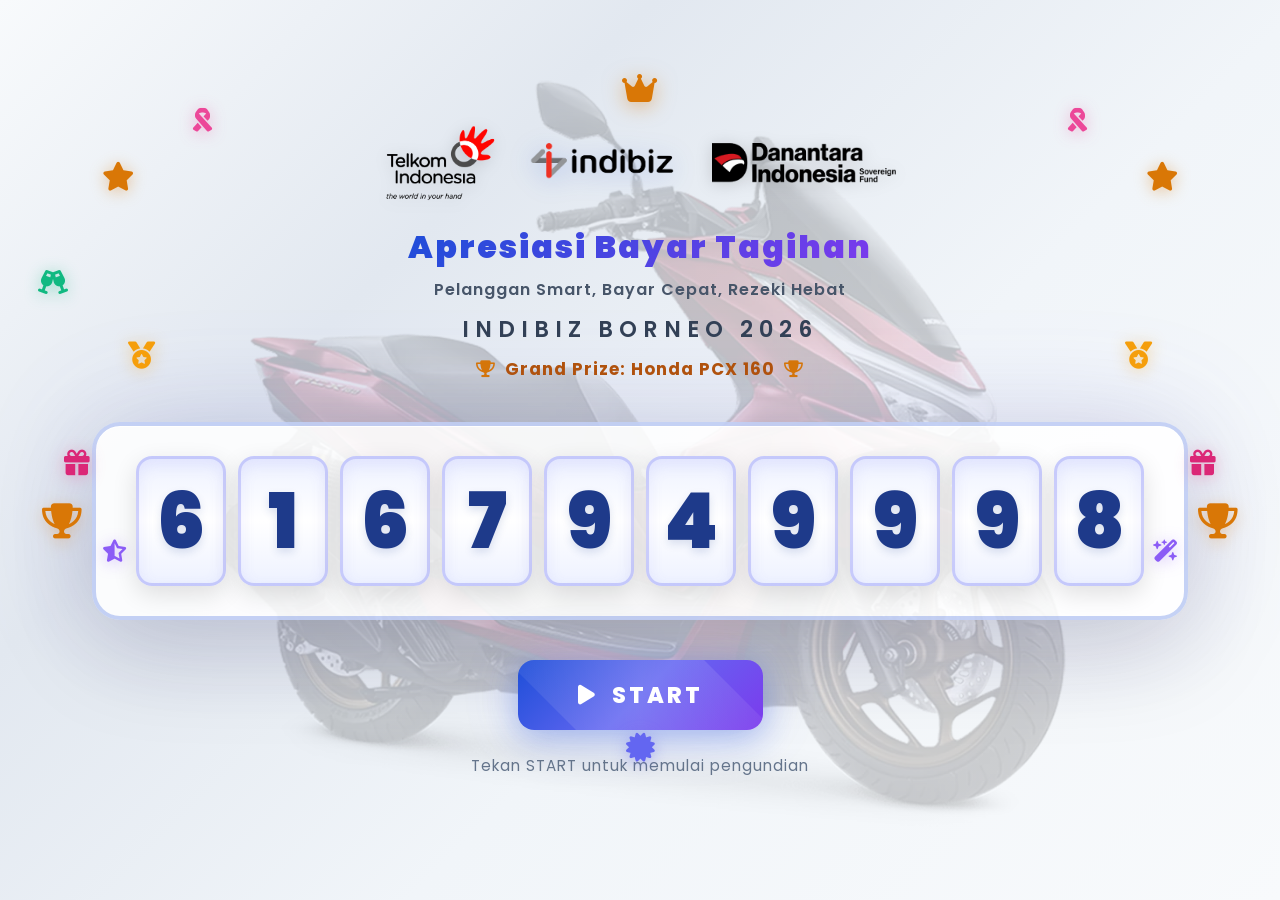
==== commit f635e6ad: "Revert "style: ganti font Inter, hapus gradasi ngejreng dan ornamen terbang untuk desain korporat" T" ====
--- a/pengundian/index.html
+++ b/pengundian/index.html
@@ -6,7 +6,7 @@
     <meta name="viewport" content="width=device-width, initial-scale=1.0">
     <title>Pengundian Berhadiah – IndiBiz Borneo 2026</title>
     <link rel="stylesheet" href="style.css">
-    <link href="https://fonts.googleapis.com/css2?family=Inter:wght@300;400;500;600;700;800;900&display=swap"
+    <link href="https://fonts.googleapis.com/css2?family=Poppins:wght@300;400;500;600;700;800;900&display=swap"
         rel="stylesheet">
     <link rel="stylesheet" href="https://cdnjs.cloudflare.com/ajax/libs/font-awesome/6.5.0/css/all.min.css">
 </head>
@@ -19,14 +19,14 @@
     <section class="lottery-section" id="lotterySection">
         <!-- PCX 160 Background Image -->
         <div class="vario-bg" id="varioBg">
-            <img src="images/pcx 160 .webp" alt="Honda PCX 160">
+            <img src="./images/pcx 160 .webp" alt="Honda PCX 160">
         </div>
 
         <!-- Logos -->
         <div class="lottery-logos">
-            <img src="images/Telkom_Indonesia_logo.png" alt="Telkom Indonesia" class="partner-logo telkom">
-            <img src="images/logo.png" alt="IndiBiz" class="lottery-logo">
-            <img src="images/Danantara_Indonesia.png" alt="Danantara Indonesia" class="partner-logo danantara">
+            <img src="./images/Telkom_Indonesia_logo.png" alt="Telkom Indonesia" class="partner-logo telkom">
+            <img src="./images/logo.png" alt="IndiBiz" class="lottery-logo">
+            <img src="./images/Danantara_Indonesia.png" alt="Danantara Indonesia" class="partner-logo danantara">
         </div>
 
         <!-- Title -->
@@ -40,7 +40,26 @@
                     class="fas fa-trophy"></i></p>
         </div>
 
-
+        <!-- Decorative Ornaments - More Festive -->
+        <div class="ornament ornament-star ornament-tl"><i class="fas fa-star"></i></div>
+        <div class="ornament ornament-star ornament-tr"><i class="fas fa-star"></i></div>
+        <div class="ornament ornament-sparkle ornament-bl"><i class="fas fa-sparkles"></i></div>
+        <div class="ornament ornament-sparkle ornament-br"><i class="fas fa-sparkles"></i></div>
+        <div class="ornament ornament-gift ornament-ml"><i class="fas fa-gift"></i></div>
+        <div class="ornament ornament-gift ornament-mr"><i class="fas fa-gift"></i></div>
+        <!-- Additional festive ornaments -->
+        <div class="ornament ornament-ribbon ornament-tl2"><i class="fas fa-ribbon"></i></div>
+        <div class="ornament ornament-ribbon ornament-tr2"><i class="fas fa-ribbon"></i></div>
+        <div class="ornament ornament-confetti ornament-bl2"><i class="fas fa-confetti"></i></div>
+        <div class="ornament ornament-confetti ornament-br2"><i class="fas fa-confetti"></i></div>
+        <div class="ornament ornament-medal ornament-ml2"><i class="fas fa-medal"></i></div>
+        <div class="ornament ornament-medal ornament-mr2"><i class="fas fa-medal"></i></div>
+        <div class="ornament ornament-crown ornament-tc"><i class="fas fa-crown"></i></div>
+        <div class="ornament ornament-burst ornament-bc"><i class="fas fa-certificate"></i></div>
+        <div class="ornament ornament-balloon ornament-tl3"><i class="fas fa-champagne-glasses"></i></div>
+        <div class="ornament ornament-balloon ornament-tr3"><i class="fas fa-party-horn"></i></div>
+        <div class="ornament ornament-star2 ornament-ml3"><i class="fas fa-star-half-stroke"></i></div>
+        <div class="ornament ornament-star2 ornament-mr3"><i class="fas fa-wand-magic-sparkles"></i></div>
 
         <!-- Slot Machine Box -->
         <div class="slot-container" id="slotContainer">
--- a/pengundian/style.css
+++ b/pengundian/style.css
@@ -15,7 +15,7 @@
 }
 
 body {
-    font-family: 'Inter', sans-serif;
+    font-family: 'Poppins', sans-serif;
     background: linear-gradient(135deg, #f8fafc 0%, #e2e8f0 30%, #f1f5f9 60%, #f8fafc 100%);
     color: #1e293b;
     overflow-x: hidden;
@@ -199,8 +199,13 @@
 .title-line1 {
     font-size: 2.0rem;
     font-weight: 900;
-    color: #1d4ed8; /* Corporate Blue */
-    letter-spacing: 1px;
+    background: linear-gradient(135deg, #1d4ed8, #7c3aed, #db2777, #d97706);
+    background-size: 300% 300%;
+    -webkit-background-clip: text;
+    -webkit-text-fill-color: transparent;
+    background-clip: text;
+    animation: gradientShift 4s ease infinite;
+    letter-spacing: 2px;
 }
 
 .title-line3 {
@@ -238,8 +243,9 @@
     font-size: 1.05rem;
     color: #b45309;
     margin-top: 10px;
-    font-weight: 600;
+    font-weight: 700;
     letter-spacing: 1px;
+    animation: pulseGlow 2s ease-in-out infinite;
 }
 
 .lottery-subtitle i {
@@ -247,7 +253,17 @@
     margin: 0 4px;
 }
 
-
+@keyframes pulseGlow {
+
+    0%,
+    100% {
+        text-shadow: 0 0 8px rgba(180, 83, 9, 0.2);
+    }
+
+    50% {
+        text-shadow: 0 0 20px rgba(180, 83, 9, 0.5);
+    }
+}
 
 /* ============= SLOT MACHINE ============= */
 .slot-container {
@@ -272,24 +288,30 @@
     display: flex;
     gap: 12px;
     padding: 30px 40px;
-    background: #ffffff;
-    border: 1px solid #e2e8f0;
-    border-radius: 20px;
-    box-shadow: 0 10px 40px rgba(0, 0, 0, 0.08); /* Clean flat shadow */
+    background: rgba(255, 255, 255, 0.85);
+    border: 4px solid rgba(29, 78, 216, 0.25);
+    border-radius: 28px;
+    backdrop-filter: blur(20px);
+    box-shadow:
+        0 30px 100px rgba(0, 0, 0, 0.15),
+        0 0 120px rgba(99, 102, 241, 0.15),
+        inset 0 1px 0 rgba(255, 255, 255, 0.9);
 }
 
 .slot-reel {
     width: 90px;
     height: 130px;
-    background: #f8fafc;
-    border-radius: 12px;
+    background: linear-gradient(180deg, #eef2ff 0%, #ffffff 50%, #eef2ff 100%);
+    border-radius: 16px;
     display: flex;
     align-items: center;
     justify-content: center;
     overflow: hidden;
     position: relative;
-    border: 1px solid #cbd5e1;
-    box-shadow: inset 0 2px 4px rgba(0, 0, 0, 0.05); /* Flat inner shadow */
+    border: 3px solid rgba(99, 102, 241, 0.3);
+    box-shadow:
+        inset 0 6px 15px rgba(99, 102, 241, 0.1),
+        0 8px 25px rgba(0, 0, 0, 0.12);
     transition: transform 0.1s ease;
 }
 
@@ -334,7 +356,298 @@
     }
 }
 
-/* Removed unused ornament keyframes */
+/* ============= DECORATIVE ORNAMENTS - MANY MORE ============= */
+.ornament {
+    position: absolute;
+    z-index: 1;
+    pointer-events: none;
+}
+
+.ornament-star i {
+    font-size: 1.8rem;
+    color: #d97706;
+    filter: drop-shadow(0 2px 8px rgba(217, 119, 6, 0.4));
+    animation: starSpin 4s linear infinite;
+}
+
+.ornament-sparkle i {
+    font-size: 1.4rem;
+    color: #7c3aed;
+    filter: drop-shadow(0 2px 8px rgba(124, 58, 237, 0.4));
+    animation: sparklePulse 2s ease-in-out infinite;
+}
+
+.ornament-gift i {
+    font-size: 1.6rem;
+    color: #db2777;
+    filter: drop-shadow(0 2px 8px rgba(219, 39, 119, 0.3));
+    animation: giftBounce 3s ease-in-out infinite;
+}
+
+.ornament-ribbon i {
+    font-size: 1.5rem;
+    color: #ec4899;
+    filter: drop-shadow(0 2px 8px rgba(236, 72, 153, 0.4));
+    animation: ribbonWave 3s ease-in-out infinite;
+}
+
+.ornament-confetti i {
+    font-size: 1.3rem;
+    color: #f59e0b;
+    filter: drop-shadow(0 2px 8px rgba(245, 158, 11, 0.4));
+    animation: confettiSpin 5s linear infinite;
+}
+
+.ornament-medal i {
+    font-size: 1.7rem;
+    color: #f59e0b;
+    filter: drop-shadow(0 2px 8px rgba(245, 158, 11, 0.4));
+    animation: medalSwing 2.5s ease-in-out infinite;
+}
+
+.ornament-crown i {
+    font-size: 2rem;
+    color: #d97706;
+    filter: drop-shadow(0 3px 10px rgba(217, 119, 6, 0.5));
+    animation: crownFloat 3s ease-in-out infinite;
+}
+
+.ornament-burst i {
+    font-size: 1.8rem;
+    color: #6366f1;
+    filter: drop-shadow(0 2px 8px rgba(99, 102, 241, 0.4));
+    animation: starSpin 6s linear infinite;
+}
+
+.ornament-balloon i {
+    font-size: 1.5rem;
+    color: #10b981;
+    filter: drop-shadow(0 2px 8px rgba(16, 185, 129, 0.4));
+    animation: giftBounce 2.5s ease-in-out infinite;
+}
+
+.ornament-star2 i {
+    font-size: 1.4rem;
+    color: #8b5cf6;
+    filter: drop-shadow(0 2px 8px rgba(139, 92, 246, 0.4));
+    animation: sparklePulse 3s ease-in-out infinite;
+}
+
+/* Ornament positions */
+.ornament-tl {
+    top: 18%;
+    left: 8%;
+}
+
+.ornament-tr {
+    top: 18%;
+    right: 8%;
+    animation-delay: -1s;
+}
+
+.ornament-bl {
+    bottom: 22%;
+    left: 12%;
+    animation-delay: -0.5s;
+}
+
+.ornament-br {
+    bottom: 22%;
+    right: 12%;
+    animation-delay: -1.5s;
+}
+
+.ornament-ml {
+    top: 50%;
+    left: 5%;
+    animation-delay: -2s;
+}
+
+.ornament-mr {
+    top: 50%;
+    right: 5%;
+    animation-delay: -0.8s;
+}
+
+/* Additional positions */
+.ornament-tl2 {
+    top: 12%;
+    left: 15%;
+    animation-delay: -0.3s;
+}
+
+.ornament-tr2 {
+    top: 12%;
+    right: 15%;
+    animation-delay: -2.5s;
+}
+
+.ornament-bl2 {
+    bottom: 28%;
+    left: 6%;
+    animation-delay: -1.2s;
+}
+
+.ornament-br2 {
+    bottom: 28%;
+    right: 6%;
+    animation-delay: -0.7s;
+}
+
+.ornament-ml2 {
+    top: 38%;
+    left: 10%;
+    animation-delay: -1.8s;
+}
+
+.ornament-mr2 {
+    top: 38%;
+    right: 10%;
+    animation-delay: -2.2s;
+}
+
+.ornament-tc {
+    top: 8%;
+    left: 50%;
+    transform: translateX(-50%);
+}
+
+.ornament-bc {
+    bottom: 15%;
+    left: 50%;
+    transform: translateX(-50%);
+    animation-delay: -1.5s;
+}
+
+.ornament-tl3 {
+    top: 30%;
+    left: 3%;
+    animation-delay: -3s;
+}
+
+.ornament-tr3 {
+    top: 30%;
+    right: 3%;
+    animation-delay: -0.5s;
+}
+
+.ornament-ml3 {
+    top: 60%;
+    left: 8%;
+    animation-delay: -1s;
+}
+
+.ornament-mr3 {
+    top: 60%;
+    right: 8%;
+    animation-delay: -2s;
+}
+
+@keyframes starSpin {
+    0% {
+        transform: rotate(0deg) scale(1);
+    }
+
+    25% {
+        transform: rotate(90deg) scale(1.2);
+    }
+
+    50% {
+        transform: rotate(180deg) scale(1);
+    }
+
+    75% {
+        transform: rotate(270deg) scale(1.2);
+    }
+
+    100% {
+        transform: rotate(360deg) scale(1);
+    }
+}
+
+@keyframes sparklePulse {
+
+    0%,
+    100% {
+        transform: scale(1);
+        opacity: 0.7;
+    }
+
+    50% {
+        transform: scale(1.4);
+        opacity: 1;
+    }
+}
+
+@keyframes giftBounce {
+
+    0%,
+    100% {
+        transform: translateY(0) rotate(0deg);
+    }
+
+    25% {
+        transform: translateY(-10px) rotate(-5deg);
+    }
+
+    75% {
+        transform: translateY(-10px) rotate(5deg);
+    }
+}
+
+@keyframes ribbonWave {
+
+    0%,
+    100% {
+        transform: rotate(-10deg) scale(1);
+    }
+
+    33% {
+        transform: rotate(15deg) scale(1.1);
+    }
+
+    66% {
+        transform: rotate(-5deg) scale(1.05);
+    }
+}
+
+@keyframes confettiSpin {
+    0% {
+        transform: rotate(0deg) translateY(0);
+    }
+
+    50% {
+        transform: rotate(180deg) translateY(-8px);
+    }
+
+    100% {
+        transform: rotate(360deg) translateY(0);
+    }
+}
+
+@keyframes medalSwing {
+
+    0%,
+    100% {
+        transform: rotate(-8deg);
+    }
+
+    50% {
+        transform: rotate(8deg);
+    }
+}
+
+@keyframes crownFloat {
+
+    0%,
+    100% {
+        transform: translateX(-50%) translateY(0) scale(1);
+    }
+
+    50% {
+        transform: translateX(-50%) translateY(-12px) scale(1.1);
+    }
+}
 
 .slot-reel.spinning span {
     animation: reelSpin 0.08s linear infinite;
@@ -409,20 +722,22 @@
     display: flex;
     align-items: center;
     gap: 14px;
-    padding: 16px 50px;
-    font-family: 'Inter', sans-serif;
-    font-size: 1.2rem;
-    font-weight: 700;
+    padding: 18px 60px;
+    font-family: 'Poppins', sans-serif;
+    font-size: 1.4rem;
+    font-weight: 800;
     color: #ffffff;
-    background: #1d4ed8; /* Corporate Blue Solid */
+    background: linear-gradient(135deg, #1d4ed8, #6366f1, #7c3aed);
     border: none;
-    border-radius: 8px;
+    border-radius: 16px;
     cursor: pointer;
-    letter-spacing: 2px;
+    letter-spacing: 3px;
     text-transform: uppercase;
-    transition: all 0.2s ease;
-    box-shadow: 0 4px 12px rgba(29, 78, 216, 0.3);
-    animation: fadeInUp 1s ease 0.6s both;
+    transition: all 0.3s ease;
+    box-shadow:
+        0 8px 32px rgba(29, 78, 216, 0.35),
+        0 0 60px rgba(99, 102, 241, 0.15);
+    animation: fadeInUp 1s ease 0.6s both, btnPulse 2s ease-in-out infinite 1.6s;
     position: relative;
     overflow: hidden;
 }
@@ -449,13 +764,25 @@
     }
 }
 
+@keyframes btnPulse {
+
+    0%,
+    100% {
+        box-shadow: 0 8px 32px rgba(29, 78, 216, 0.35), 0 0 60px rgba(99, 102, 241, 0.15);
+    }
+
+    50% {
+        box-shadow: 0 8px 48px rgba(29, 78, 216, 0.5), 0 0 100px rgba(99, 102, 241, 0.3);
+    }
+}
+
 .btn-start:hover {
-    transform: translateY(-2px);
-    box-shadow: 0 6px 16px rgba(29, 78, 216, 0.4);
+    transform: translateY(-3px) scale(1.03);
+    box-shadow: 0 12px 48px rgba(29, 78, 216, 0.5), 0 0 100px rgba(99, 102, 241, 0.3);
 }
 
 .btn-start:active {
-    transform: translateY(0);
+    transform: translateY(0) scale(0.98);
 }
 
 .btn-start:disabled {
@@ -466,7 +793,7 @@
 
 .btn-start:disabled:hover {
     transform: none;
-    box-shadow: 0 4px 12px rgba(29, 78, 216, 0.3);
+    box-shadow: 0 8px 32px rgba(29, 78, 216, 0.35);
 }
 
 /* ============= STOP BUTTON ============= */
@@ -474,20 +801,22 @@
     display: flex;
     align-items: center;
     gap: 14px;
-    padding: 16px 50px;
-    font-family: 'Inter', sans-serif;
-    font-size: 1.2rem;
-    font-weight: 700;
+    padding: 18px 60px;
+    font-family: 'Poppins', sans-serif;
+    font-size: 1.4rem;
+    font-weight: 800;
     color: #ffffff;
-    background: #dc2626; /* Telkom Red Solid */
+    background: linear-gradient(135deg, #dc2626, #ef4444, #f87171);
     border: none;
-    border-radius: 8px;
+    border-radius: 16px;
     cursor: pointer;
-    letter-spacing: 2px;
+    letter-spacing: 3px;
     text-transform: uppercase;
-    transition: all 0.2s ease;
-    box-shadow: 0 4px 12px rgba(220, 38, 38, 0.3);
-    animation: fadeInUp 0.5s ease both;
+    transition: all 0.3s ease;
+    box-shadow:
+        0 8px 32px rgba(220, 38, 38, 0.35),
+        0 0 60px rgba(239, 68, 68, 0.15);
+    animation: fadeInUp 0.5s ease both, stopBtnPulse 1s ease-in-out infinite;
     position: relative;
     overflow: hidden;
 }
@@ -603,16 +932,18 @@
 .winner-slot-box .slot-reel {
     width: 52px;
     height: 72px;
-    background: #f8fafc;
-    border: 1px solid #cbd5e1;
+    background: linear-gradient(180deg, #fef3c7, #fde68a, #fef3c7);
+    border: 2px solid #f59e0b;
     border-radius: 8px;
-    box-shadow: inset 0 2px 4px rgba(0, 0, 0, 0.05); /* Flat inner shadow */
+    box-shadow:
+        0 4px 20px rgba(245, 158, 11, 0.25),
+        0 0 40px rgba(245, 158, 11, 0.1);
 }
 
 .winner-slot-box .slot-reel span {
     font-size: 2rem;
     font-weight: 900;
-    color: #1e3a8a;
+    color: #92400e;
 }
 
 /* Winner Info */
@@ -666,37 +997,37 @@
     align-items: center;
     gap: 10px;
     padding: 14px 40px;
-    font-family: 'Inter', sans-serif;
+    font-family: 'Poppins', sans-serif;
     font-size: 1rem;
     font-weight: 700;
     border: none;
-    border-radius: 8px;
+    border-radius: 12px;
     cursor: pointer;
     letter-spacing: 2px;
     text-transform: uppercase;
-    transition: all 0.2s ease;
+    transition: all 0.3s ease;
 }
 
 .btn-valid {
     color: #ffffff;
-    background: #16a34a; /* Solid Green */
-    box-shadow: 0 4px 12px rgba(22, 163, 74, 0.3);
+    background: linear-gradient(135deg, #22c55e, #16a34a);
+    box-shadow: 0 6px 24px rgba(34, 197, 94, 0.3);
 }
 
 .btn-valid:hover {
     transform: translateY(-2px);
-    box-shadow: 0 6px 16px rgba(22, 163, 74, 0.4);
+    box-shadow: 0 8px 32px rgba(34, 197, 94, 0.5);
 }
 
 .btn-selesai {
     color: #ffffff;
-    background: #2563eb; /* Solid Blue */
-    box-shadow: 0 4px 12px rgba(37, 99, 235, 0.3);
+    background: linear-gradient(135deg, #3b82f6, #2563eb);
+    box-shadow: 0 6px 24px rgba(59, 130, 246, 0.3);
 }
 
 .btn-selesai:hover {
     transform: translateY(-2px);
-    box-shadow: 0 6px 16px rgba(37, 99, 235, 0.4);
+    box-shadow: 0 8px 32px rgba(59, 130, 246, 0.5);
 }
 
 /* ============= RESPONSIVE ============= */
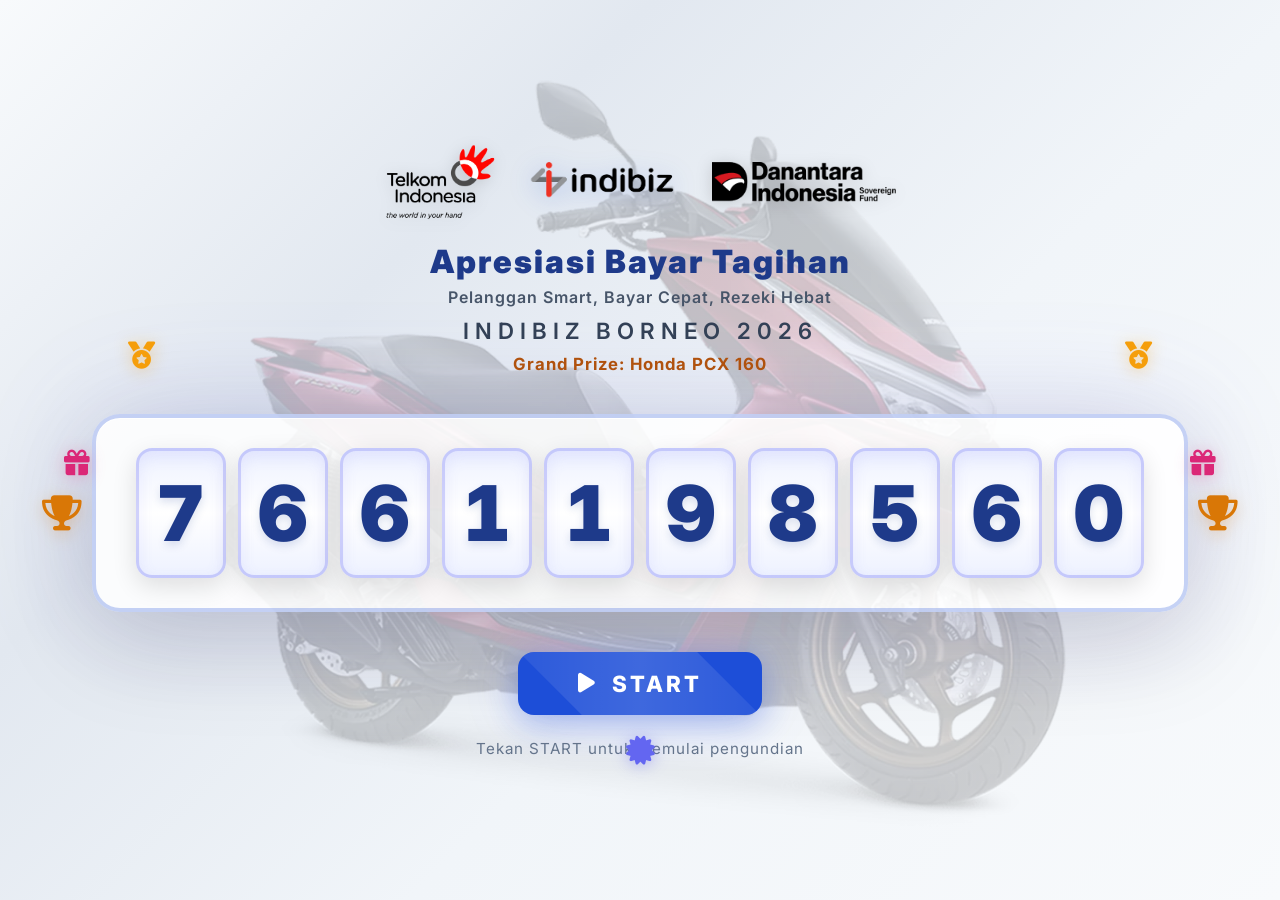
==== commit a64bbf9b: "style: font Inter, judul & tombol biru solid, hapus beberapa emoji ornamen sesuai request" ====
--- a/pengundian/index.html
+++ b/pengundian/index.html
@@ -6,7 +6,7 @@
     <meta name="viewport" content="width=device-width, initial-scale=1.0">
     <title>Pengundian Berhadiah – IndiBiz Borneo 2026</title>
     <link rel="stylesheet" href="style.css">
-    <link href="https://fonts.googleapis.com/css2?family=Poppins:wght@300;400;500;600;700;800;900&display=swap"
+    <link href="https://fonts.googleapis.com/css2?family=Inter:wght@300;400;500;600;700;800;900&display=swap"
         rel="stylesheet">
     <link rel="stylesheet" href="https://cdnjs.cloudflare.com/ajax/libs/font-awesome/6.5.0/css/all.min.css">
 </head>
@@ -36,30 +36,21 @@
                 <span class="title-line3">Pelanggan Smart, Bayar Cepat, Rezeki Hebat</span>
                 <span class="title-line2">IndiBiz Borneo 2026</span>
             </h1>
-            <p class="lottery-subtitle"><i class="fas fa-trophy"></i> Grand Prize: Honda PCX 160 <i
-                    class="fas fa-trophy"></i></p>
+            <p class="lottery-subtitle">Grand Prize: Honda PCX 160</p>
         </div>
 
-        <!-- Decorative Ornaments - More Festive -->
-        <div class="ornament ornament-star ornament-tl"><i class="fas fa-star"></i></div>
-        <div class="ornament ornament-star ornament-tr"><i class="fas fa-star"></i></div>
+        <!-- Decorative Ornaments -->
         <div class="ornament ornament-sparkle ornament-bl"><i class="fas fa-sparkles"></i></div>
         <div class="ornament ornament-sparkle ornament-br"><i class="fas fa-sparkles"></i></div>
         <div class="ornament ornament-gift ornament-ml"><i class="fas fa-gift"></i></div>
         <div class="ornament ornament-gift ornament-mr"><i class="fas fa-gift"></i></div>
         <!-- Additional festive ornaments -->
-        <div class="ornament ornament-ribbon ornament-tl2"><i class="fas fa-ribbon"></i></div>
-        <div class="ornament ornament-ribbon ornament-tr2"><i class="fas fa-ribbon"></i></div>
         <div class="ornament ornament-confetti ornament-bl2"><i class="fas fa-confetti"></i></div>
         <div class="ornament ornament-confetti ornament-br2"><i class="fas fa-confetti"></i></div>
         <div class="ornament ornament-medal ornament-ml2"><i class="fas fa-medal"></i></div>
         <div class="ornament ornament-medal ornament-mr2"><i class="fas fa-medal"></i></div>
-        <div class="ornament ornament-crown ornament-tc"><i class="fas fa-crown"></i></div>
         <div class="ornament ornament-burst ornament-bc"><i class="fas fa-certificate"></i></div>
-        <div class="ornament ornament-balloon ornament-tl3"><i class="fas fa-champagne-glasses"></i></div>
         <div class="ornament ornament-balloon ornament-tr3"><i class="fas fa-party-horn"></i></div>
-        <div class="ornament ornament-star2 ornament-ml3"><i class="fas fa-star-half-stroke"></i></div>
-        <div class="ornament ornament-star2 ornament-mr3"><i class="fas fa-wand-magic-sparkles"></i></div>
 
         <!-- Slot Machine Box -->
         <div class="slot-container" id="slotContainer">
--- a/pengundian/style.css
+++ b/pengundian/style.css
@@ -15,7 +15,7 @@
 }
 
 body {
-    font-family: 'Poppins', sans-serif;
+    font-family: 'Inter', sans-serif;
     background: linear-gradient(135deg, #f8fafc 0%, #e2e8f0 30%, #f1f5f9 60%, #f8fafc 100%);
     color: #1e293b;
     overflow-x: hidden;
@@ -199,12 +199,7 @@
 .title-line1 {
     font-size: 2.0rem;
     font-weight: 900;
-    background: linear-gradient(135deg, #1d4ed8, #7c3aed, #db2777, #d97706);
-    background-size: 300% 300%;
-    -webkit-background-clip: text;
-    -webkit-text-fill-color: transparent;
-    background-clip: text;
-    animation: gradientShift 4s ease infinite;
+    color: #1e3a8a;
     letter-spacing: 2px;
 }
 
@@ -723,11 +718,11 @@
     align-items: center;
     gap: 14px;
     padding: 18px 60px;
-    font-family: 'Poppins', sans-serif;
+    font-family: 'Inter', sans-serif;
     font-size: 1.4rem;
     font-weight: 800;
     color: #ffffff;
-    background: linear-gradient(135deg, #1d4ed8, #6366f1, #7c3aed);
+    background: #1d4ed8;
     border: none;
     border-radius: 16px;
     cursor: pointer;
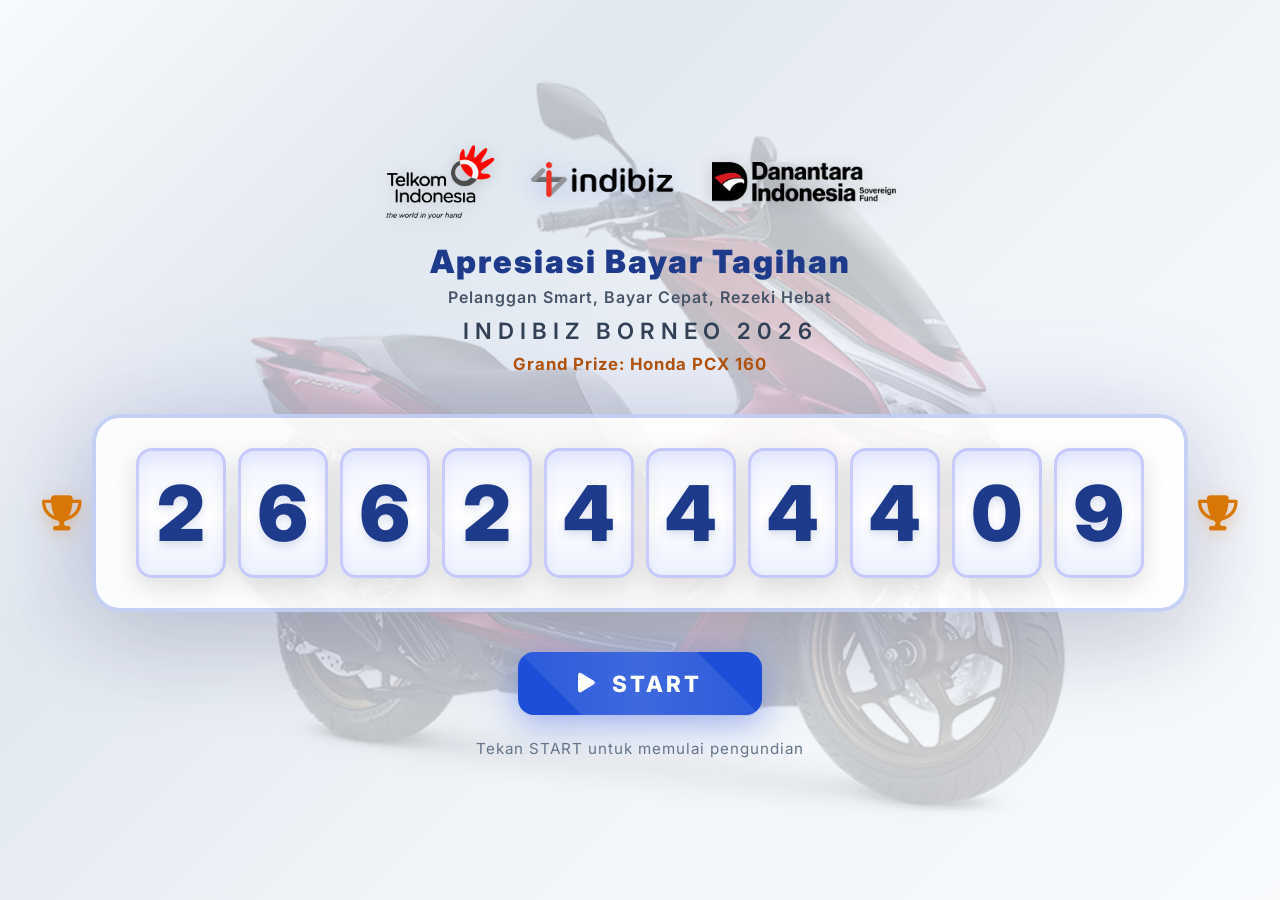
==== commit 1a928a7c: "feat: hapus semua emoji ornamen, tingkatkan kepadatan confetti 3x lipat" ====
--- a/pengundian/index.html
+++ b/pengundian/index.html
@@ -39,18 +39,8 @@
             <p class="lottery-subtitle">Grand Prize: Honda PCX 160</p>
         </div>
 
-        <!-- Decorative Ornaments -->
-        <div class="ornament ornament-sparkle ornament-bl"><i class="fas fa-sparkles"></i></div>
-        <div class="ornament ornament-sparkle ornament-br"><i class="fas fa-sparkles"></i></div>
-        <div class="ornament ornament-gift ornament-ml"><i class="fas fa-gift"></i></div>
-        <div class="ornament ornament-gift ornament-mr"><i class="fas fa-gift"></i></div>
-        <!-- Additional festive ornaments -->
-        <div class="ornament ornament-confetti ornament-bl2"><i class="fas fa-confetti"></i></div>
-        <div class="ornament ornament-confetti ornament-br2"><i class="fas fa-confetti"></i></div>
-        <div class="ornament ornament-medal ornament-ml2"><i class="fas fa-medal"></i></div>
-        <div class="ornament ornament-medal ornament-mr2"><i class="fas fa-medal"></i></div>
-        <div class="ornament ornament-burst ornament-bc"><i class="fas fa-certificate"></i></div>
-        <div class="ornament ornament-balloon ornament-tr3"><i class="fas fa-party-horn"></i></div>
+        <!-- Decorative Ornaments Removed per user request -->
+
 
         <!-- Slot Machine Box -->
         <div class="slot-container" id="slotContainer">
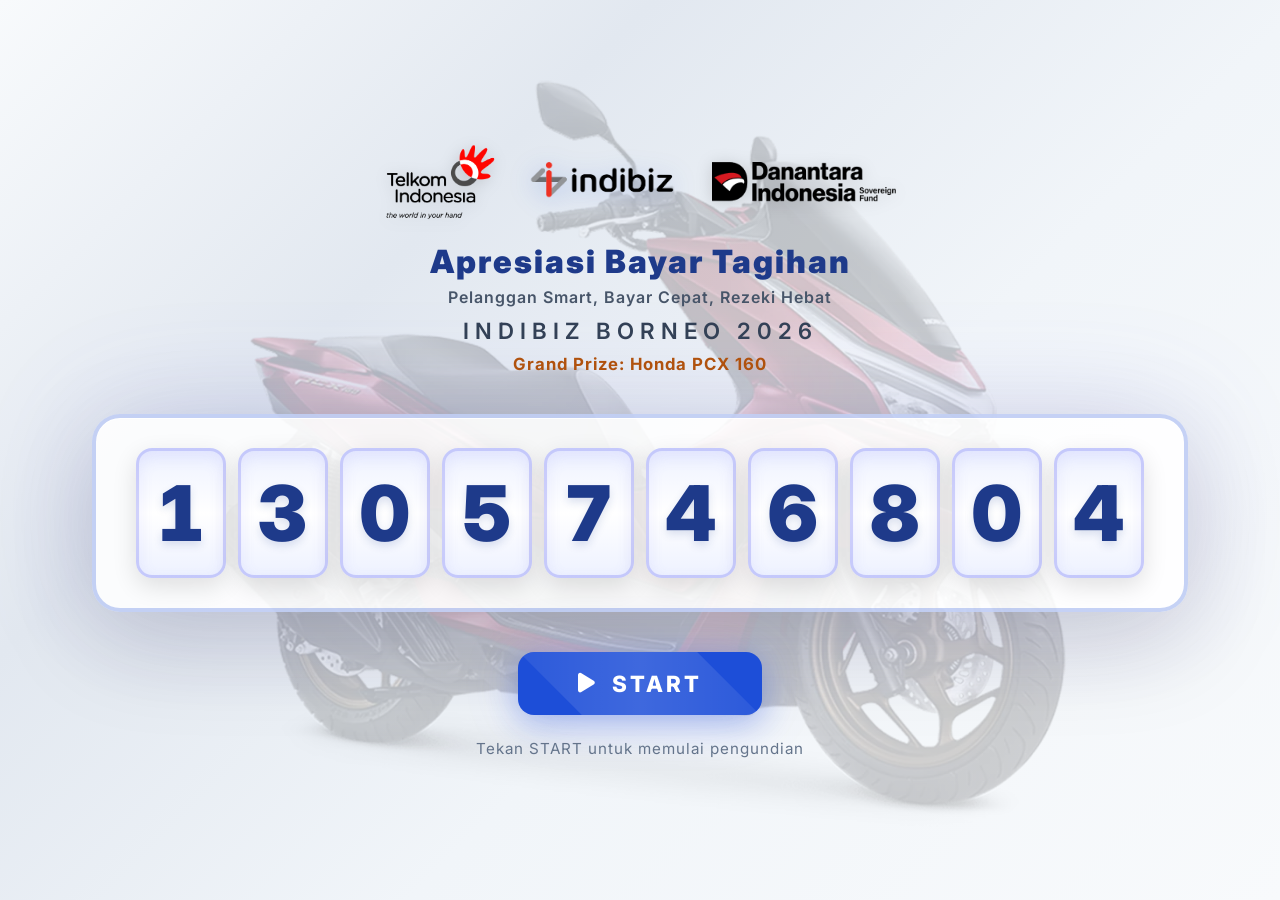
==== commit 95c3e455: "style: hapus sisa emoji piala di sebelah slot dan section pemenang" ====
--- a/pengundian/index.html
+++ b/pengundian/index.html
@@ -44,8 +44,7 @@
 
         <!-- Slot Machine Box -->
         <div class="slot-container" id="slotContainer">
-            <div class="slot-ribbon-left"><i class="fas fa-trophy"></i></div>
-            <div class="slot-ribbon-right"><i class="fas fa-trophy"></i></div>
+
             <div class="slot-box" id="slotBox">
                 <div class="slot-reel" id="reel0"><span>1</span></div>
                 <div class="slot-reel" id="reel1"><span>2</span></div>
@@ -84,7 +83,7 @@
 
         <div class="winner-content">
             <h2 class="winner-title">
-                <i class="fas fa-trophy"></i> PEMENANG UNDIAN <i class="fas fa-trophy"></i>
+                PEMENANG UNDIAN
             </h2>
 
             <!-- Winner Slot Display -->
